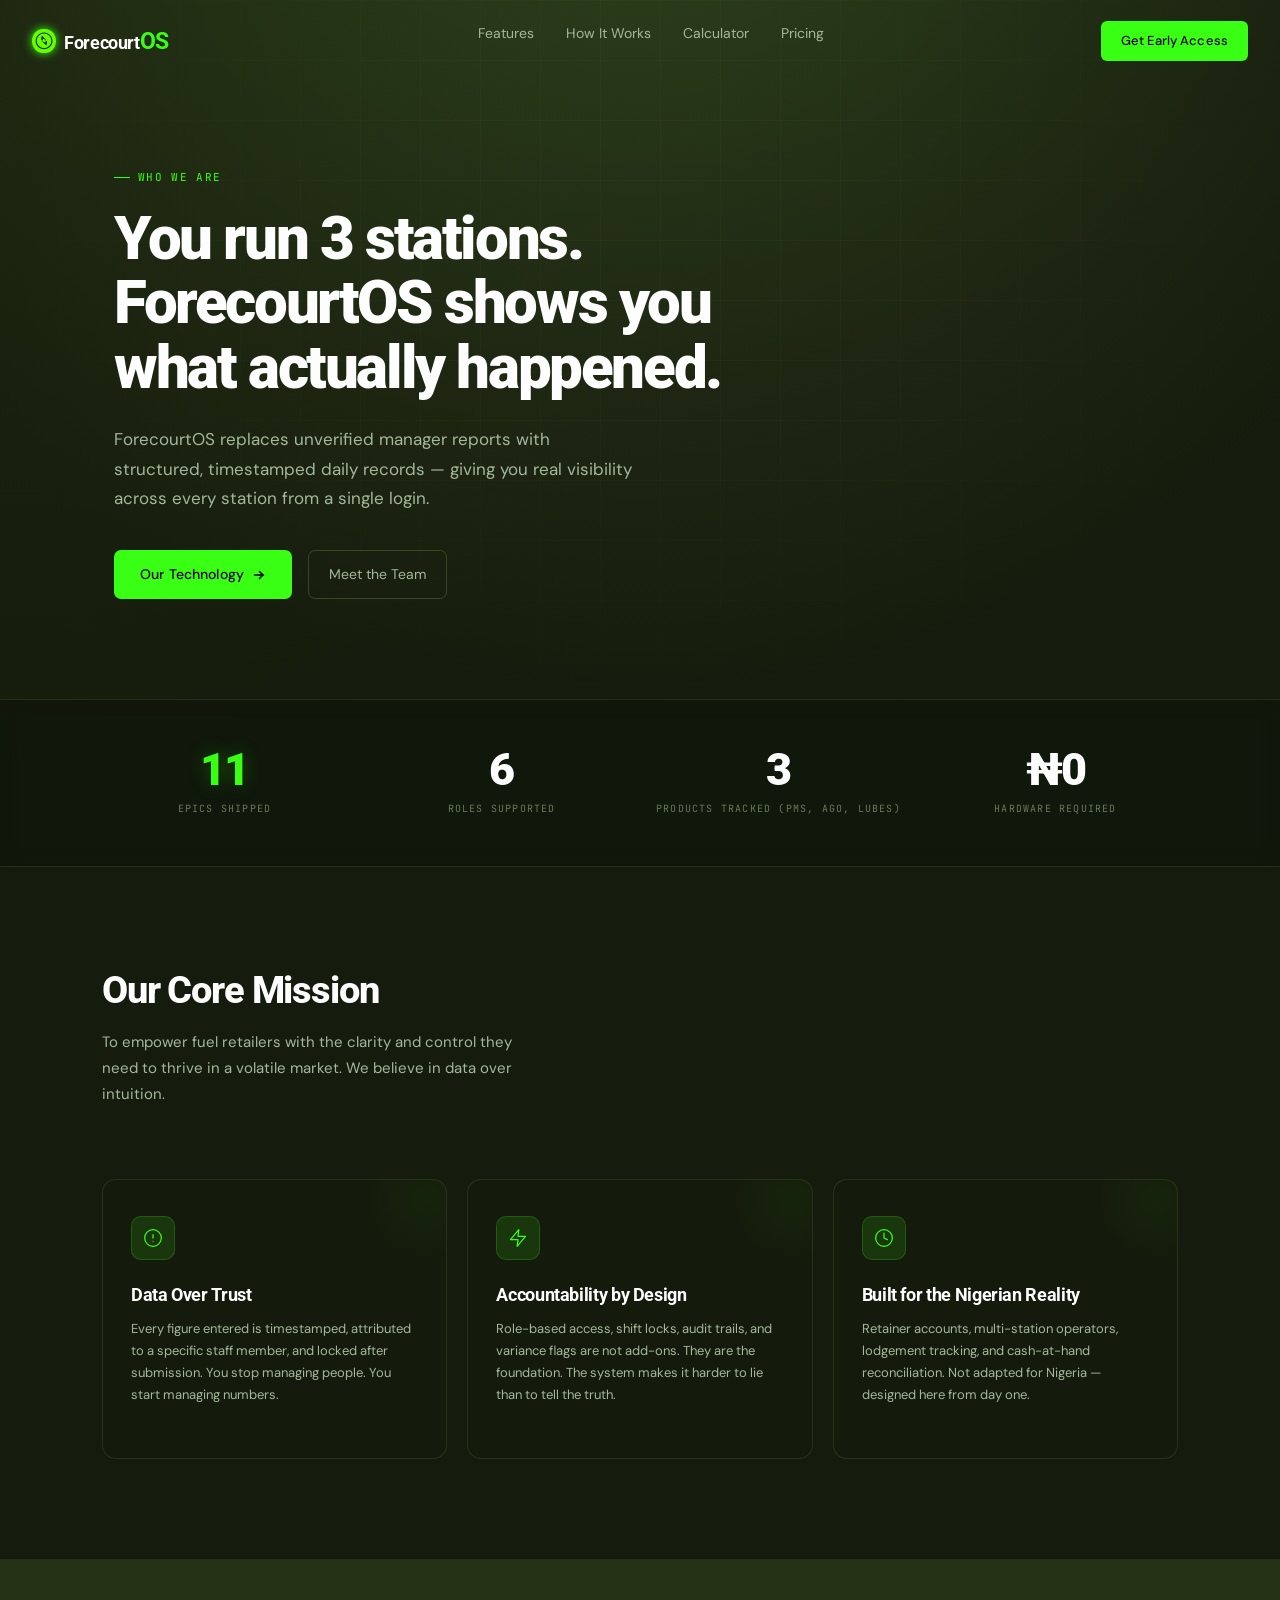
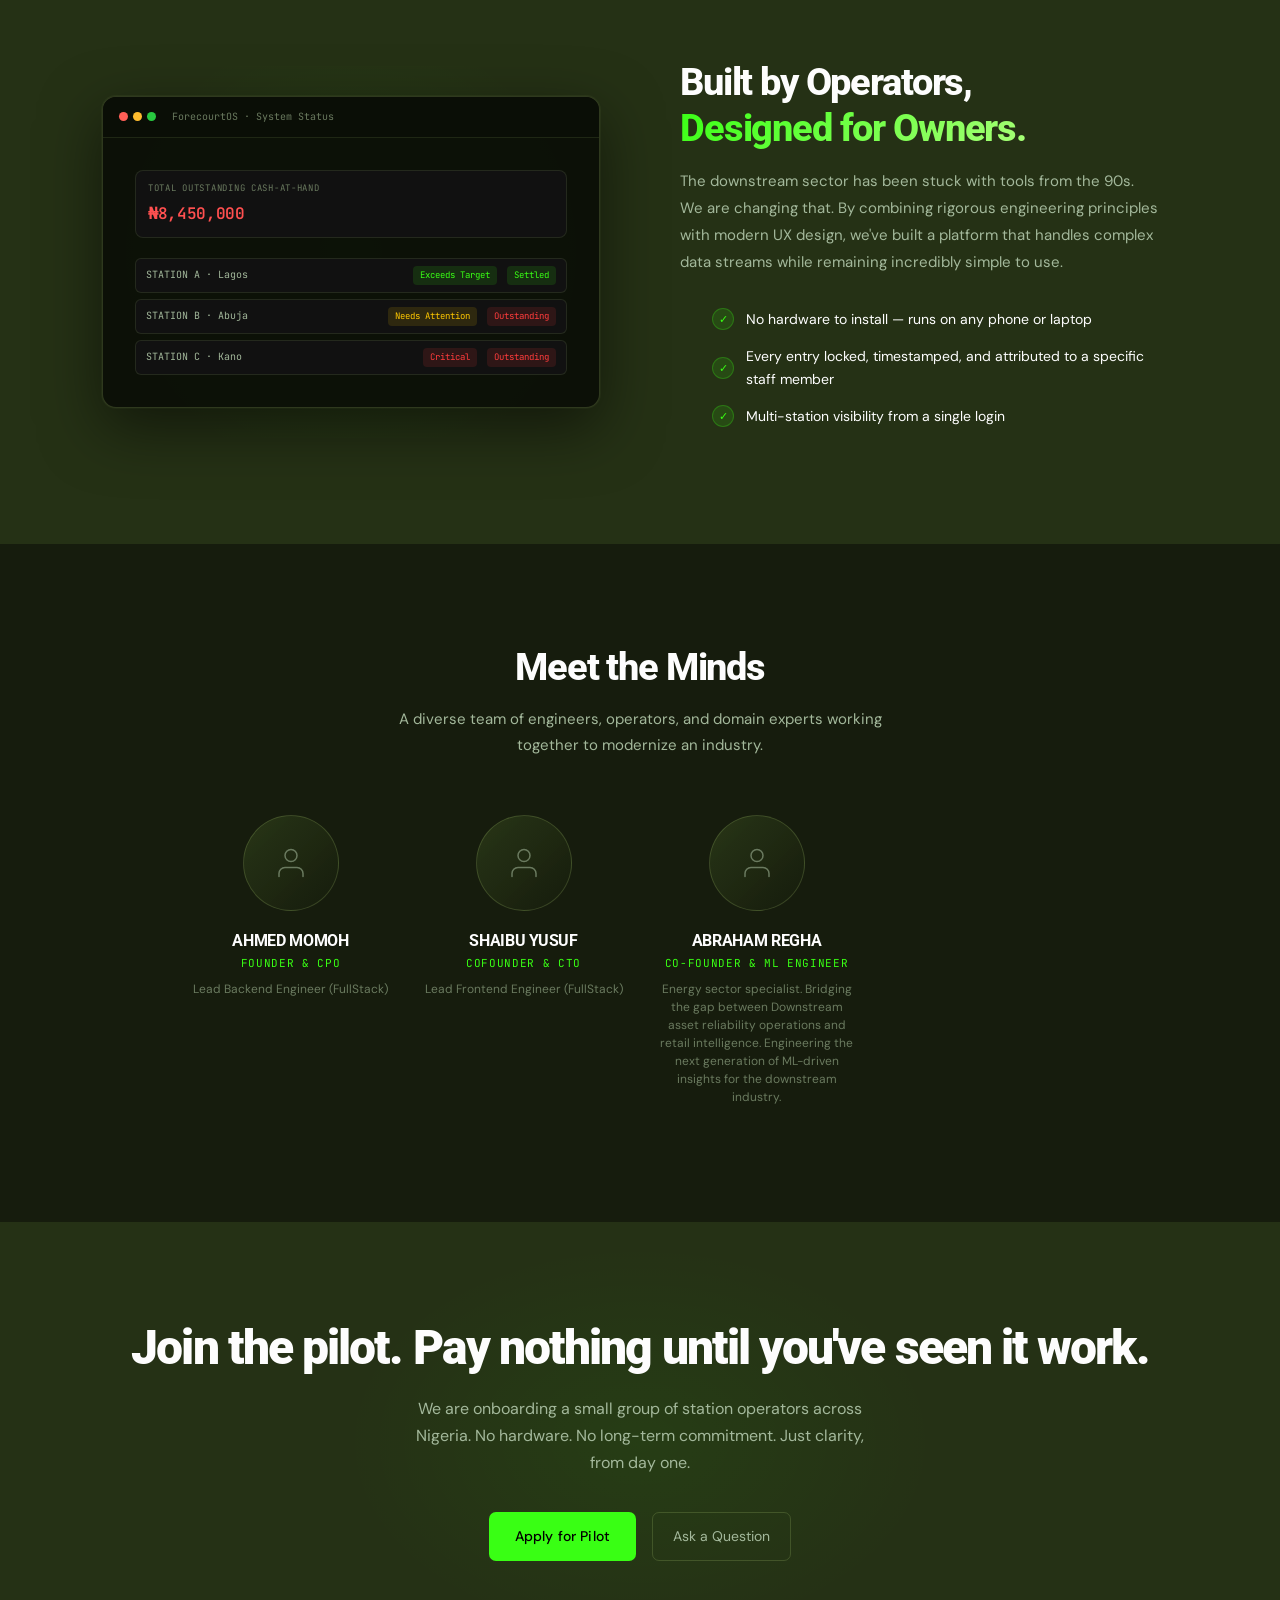
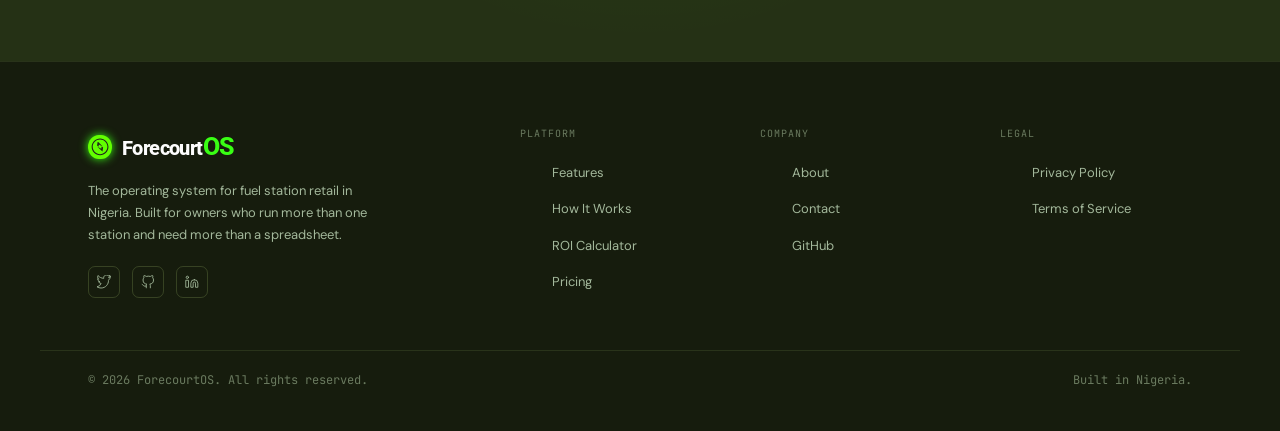
==== about.html @ e27e22c7 "about page content update" ====
<!doctype html>
<html lang="en">
  <head>
    <meta charset="UTF-8" />
    <meta name="viewport" content="width=device-width, initial-scale=1.0" />
    <title>About ForecourtOS | The Team Behind the Platform</title>
    <meta
      name="title"
      content="About ForecourtOS | The Team Behind the Platform"
    />
    <meta
      name="description"
      content="ForecourtOS is reimagining downstream fuel operations in Nigeria. Meet the team, understand our mission, and learn why we're building the operating system for station owners."
    />
    <!-- SEO tags -->
    <meta
      name="keywords"
      content="about ForecourtOS, fuel station technology Nigeria, downstream operations, forecourt management team, fuel retail innovation"
    />
    <!-- Facebook -->
    <meta property="og:type" content="website" />
    <meta property="og:url" content="https://forecourtos.com/about" />
    <meta
      property="og:title"
      content="About ForecourtOS: Reimagining Downstream Operations"
    />
    <meta
      property="og:description"
      content="Meet the team building the operating system for fuel station owners in Nigeria."
    />
    <meta
      property="og:image"
      content="https://forecourtos.com/assets/og-preview-mark-ii.png"
    />

    <!-- Twitter -->
    <meta property="twitter:card" content="summary_large_image" />
    <meta property="twitter:url" content="https://forecourtos.com/about" />
    <meta
      property="twitter:title"
      content="About ForecourtOS: Reimagining Downstream Operations"
    />
    <meta
      property="twitter:description"
      content="Meet the team building the operating system for fuel station owners in Nigeria."
    />
    <meta
      property="twitter:image"
      content="https://forecourtos.com/assets/og-preview-mark-ii.png"
    />

    <!-- Favicon & Identity -->
    <link
      rel="icon"
      type="image/svg+xml"
      href="./assets/FORECOURTOS-ICON.svg"
    />
    <link rel="apple-touch-icon" href="./assets/FORECOURTOS-ICON.svg" />
    <link rel="manifest" href="/site.webmanifest" />
    <meta name="theme-color" content="#39FF14" />

    <!-- Resource Hints -->
    <link rel="dns-prefetch" href="https://fonts.googleapis.com" />
    <link rel="dns-prefetch" href="https://fonts.gstatic.com" />
    <link rel="dns-prefetch" href="https://cdn.jsdelivr.net" />
    <link rel="dns-prefetch" href="https://code.jquery.com" />

    <link rel="preconnect" href="https://fonts.googleapis.com" />
    <link rel="preconnect" href="https://fonts.gstatic.com" crossorigin />
    <link rel="preconnect" href="https://cdn.jsdelivr.net" crossorigin />
    <link rel="preconnect" href="https://code.jquery.com" crossorigin />

    <!-- Fonts -->
    <link
      href="https://fonts.googleapis.com/css2?family=Roboto:wght@400;500;700;900&family=DM+Sans:ital,wght@0,300;0,400;0,500;1,300&family=JetBrains+Mono:wght@400;600&display=swap"
      rel="stylesheet"
    />

    <!-- Bootstrap 5 -->
    <link
      href="https://cdn.jsdelivr.net/npm/bootstrap@5.3.0/dist/css/bootstrap.min.css"
      rel="stylesheet"
    />

    <link rel="stylesheet" href="css/styles.css" />
    <link rel="stylesheet" href="css/about.css" />
  </head>
  <body>
    <!-- ═══════════════════════════════════════════════
     MOBILE MENU
═══════════════════════════════════════════════ -->
    <div class="mobile-menu" id="mobile-menu">
      <a href="index.html#features" class="mobile-link">Features</a>
      <a href="index.html#how-it-works" class="mobile-link">How It Works</a>
      <a href="index.html#calculator" class="mobile-link">Calculator</a>
      <a href="index.html#pricing" class="mobile-link">Pricing</a>
      <a href="index.html#waitlist" class="mobile-link text-accent"
        >Join Waitlist</a
      >
    </div>

    <!-- ═══════════════════════════════════════════════
     NAVBAR
═══════════════════════════════════════════════ -->
    <nav id="main-nav">
      <div class="nav-inner">
        <a href="index.html" class="nav-logo" style="text-decoration: none">
          <img
            src="./assets/FORECOURTOS-ICON.svg"
            alt="brand logo"
            class="nav-logo-icon"
          />
          <span>Forecourt<span class="logo-os-accent">OS</span></span>
        </a>
        <ul class="nav-links">
          <li><a href="index.html#features">Features</a></li>
          <li><a href="index.html#how-it-works">How It Works</a></li>
          <li><a href="index.html#calculator">Calculator</a></li>
          <li><a href="index.html#pricing">Pricing</a></li>
        </ul>
        <a
          href="index.html#waitlist"
          class="nav-cta"
          style="text-decoration: none"
          >Get Early Access</a
        >
        <button class="hamburger" id="hamburger" aria-label="Menu">
          <span></span><span></span><span></span>
        </button>
      </div>
    </nav>

    <!-- ═══════════════════════════════════════════════
     ABOUT HERO
═══════════════════════════════════════════════ -->
    <section id="about-hero">
      <div class="about-hero-bg">
        <div class="about-hero-radial"></div>
        <div class="about-hero-grid"></div>
      </div>
      <div class="about-hero-inner">
        <div class="section-label fade-up">Who We Are</div>
        <h1 class="about-hero-h1 fade-up">
          You run 3 stations.
ForecourtOS shows you what actually happened.
        </h1>
        <p class="about-hero-sub fade-up delay-1">
          ForecourtOS replaces unverified manager reports with structured, timestamped daily records — giving you real visibility across every station from a single login.
        </p>
        <div class="about-hero-actions fade-up delay-2">
          <a href="index.html#features" class="btn-primary">
            Our Technology
            <svg width="14" height="14" viewBox="0 0 14 14" fill="none">
              <path
                d="M2.5 7h9M7.5 3.5L11 7l-3.5 3.5"
                stroke="currentColor"
                stroke-width="1.5"
                stroke-linecap="round"
                stroke-linejoin="round"
              />
            </svg>
          </a>
          <a href="#team" class="btn-ghost">Meet the Team</a>
        </div>
      </div>
    </section>

    <!-- ═══════════════════════════════════════════════
     STATS BAR
═══════════════════════════════════════════════ -->
    <section class="about-stats">
      <div class="container container-wide">
        <div class="stats-grid fade-up">
          <div class="stat-item">
            <div class="stat-value neon">11</div>
            <div class="stat-label">Epics Shipped</div>
          </div>
          <div class="stat-item">
            <div class="stat-value">6</div>
            <div class="stat-label">Roles Supported</div>
          </div>
          <div class="stat-item">
            <div class="stat-value">3</div>
            <div class="stat-label">Products Tracked (PMS, AGO, Lubes)</div>
          </div>
          <div class="stat-item">
            <div class="stat-value">₦0</div>
            <div class="stat-label">Hardware Required</div>
          </div>
        </div>
      </div>
    </section>

    <!-- ═══════════════════════════════════════════════
     CORE MISSION
═══════════════════════════════════════════════ -->
    <section id="mission" class="section-pad">
      <div class="container container-wide">
        <div class="mission-header fade-up">
          <div>
            <h2 class="section-h2">Our Core Mission</h2>
            <p class="mission-intro">
              To empower fuel retailers with the clarity and control they need
              to thrive in a volatile market. We believe in data over intuition.
            </p>
          </div>

        </div>
        <div class="values-grid">
          <div class="value-card fade-up">
            <div class="value-icon">
              <svg
                viewBox="0 0 24 24"
                fill="none"
                stroke="currentColor"
                stroke-width="1.5"
                stroke-linecap="round"
                stroke-linejoin="round"
              >
                <circle cx="12" cy="12" r="10" />
                <line x1="12" y1="8" x2="12" y2="12" />
                <line x1="12" y1="16" x2="12.01" y2="16" />
              </svg>
            </div>
            <h3 class="value-title">Data Over Trust</h3>
            <p class="value-desc">
              Every figure entered is timestamped, attributed to a specific staff member, and locked after submission. You stop managing people. You start managing numbers.
            </p>
          </div>
          <div class="value-card fade-up delay-1">
            <div class="value-icon">
              <svg
                viewBox="0 0 24 24"
                fill="none"
                stroke="currentColor"
                stroke-width="1.5"
                stroke-linecap="round"
                stroke-linejoin="round"
              >
                <polygon points="13 2 3 14 12 14 11 22 21 10 12 10 13 2" />
              </svg>
            </div>
            <h3 class="value-title">Accountability by Design</h3>
            <p class="value-desc">
              Role-based access, shift locks, audit trails, and variance flags are not add-ons. They are the foundation. The system makes it harder to lie than to tell the truth.
            </p>
          </div>
          <div class="value-card fade-up delay-2">
            <div class="value-icon">
              <svg
                viewBox="0 0 24 24"
                fill="none"
                stroke="currentColor"
                stroke-width="1.5"
                stroke-linecap="round"
                stroke-linejoin="round"
              >
                <circle cx="12" cy="12" r="10" />
                <path d="M12 6v6l4 2" />
              </svg>
            </div>
            <h3 class="value-title">Built for the Nigerian Reality</h3>
            <p class="value-desc">
              Retainer accounts, multi-station operators, lodgement tracking, and cash-at-hand reconciliation. Not adapted for Nigeria — designed here from day one.
            </p>
          </div>
        </div>
      </div>
    </section>

    <!-- ═══════════════════════════════════════════════
     BUILT BY OPERATORS
═══════════════════════════════════════════════ -->
    <section id="built-for" class="section-pad bg-surface">
      <div class="container container-wide">
        <div class="built-grid">
          <div class="built-visual fade-up">
            <div class="built-mockup-glow"></div>
            <div class="built-mockup">
              <div class="db-titlebar">
                <div class="db-dots">
                  <div class="db-dot db-dot-r"></div>
                  <div class="db-dot db-dot-y"></div>
                  <div class="db-dot db-dot-g"></div>
                </div>
                <span class="db-title">ForecourtOS · System Status</span>
              </div>
              <div class="built-mockup-body">
                <div class="db-metric" style="margin-bottom: 20px;">
                  <div class="db-metric-label">Total Outstanding Cash-at-Hand</div>
                  <div class="db-metric-value text-error">₦8,450,000</div>
                </div>
                <div class="db-stations">
                  <div class="db-station-row">
                    <span class="db-station-name">STATION A · Lagos</span>
                    <span class="db-station-badge badge-green">Exceeds Target</span>
                    <span class="db-station-badge badge-green">Settled</span>
                  </div>
                  <div class="db-station-row">
                    <span class="db-station-name">STATION B · Abuja</span>
                    <span class="db-station-badge badge-yellow">Needs Attention</span>
                    <span class="db-station-badge badge-red">Outstanding</span>
                  </div>
                  <div class="db-station-row">
                    <span class="db-station-name">STATION C · Kano</span>
                    <span class="db-station-badge badge-red">Critical</span>
                    <span class="db-station-badge badge-red">Outstanding</span>
                  </div>
                </div>
              </div>
            </div>
          </div>
          <div class="built-copy fade-up delay-1">
            <h2 class="section-h2">
              Built by Operators,<br />
              <span class="text-gradient">Designed for Owners.</span>
            </h2>
            <p class="built-desc">
              The downstream sector has been stuck with tools from the 90s. We
              are changing that. By combining rigorous engineering principles
              with modern UX design, we've built a platform that handles complex
              data streams while remaining incredibly simple to use.
            </p>
            <ul class="built-checks">
              <li>
                <span class="built-check-icon">✓</span>
                No hardware to install — runs on any phone or laptop
              </li>
              <li>
                <span class="built-check-icon">✓</span>
                Every entry locked, timestamped, and attributed to a specific staff member
              </li>
              <li>
                <span class="built-check-icon">✓</span>
                Multi-station visibility from a single login
              </li>
            </ul>
          </div>
        </div>
      </div>
    </section>

    <!-- ═══════════════════════════════════════════════
     TEAM
═══════════════════════════════════════════════ -->
    <section id="team" class="section-pad">
      <div class="container container-wide text-center">
        <h2 class="section-h2 fade-up">Meet the Minds</h2>
        <p
          class="section-intro centered fade-up delay-1"
          style="margin-bottom: 56px"
        >
          A diverse team of engineers, operators, and domain experts working
          together to modernize an industry.
        </p>
        <div class="team-grid">
          <div class="team-member fade-up">
            <div class="team-avatar">
              <div class="team-avatar-placeholder">
                <svg
                  viewBox="0 0 24 24"
                  fill="none"
                  stroke="currentColor"
                  stroke-width="1"
                  stroke-linecap="round"
                  stroke-linejoin="round"
                >
                  <path d="M20 21v-2a4 4 0 0 0-4-4H8a4 4 0 0 0-4 4v2" />
                  <circle cx="12" cy="7" r="4" />
                </svg>
              </div>
            </div>
            <h4 class="team-name">AHMED MOMOH</h4>
            <div class="team-role">Founder & CPO</div>
            <p class="team-bio">
              Lead Backend Engineer (FullStack)
            </p>
          </div>
          <div class="team-member fade-up delay-1">
            <div class="team-avatar">
              <div class="team-avatar-placeholder">
                <svg
                  viewBox="0 0 24 24"
                  fill="none"
                  stroke="currentColor"
                  stroke-width="1"
                  stroke-linecap="round"
                  stroke-linejoin="round"
                >
                  <path d="M20 21v-2a4 4 0 0 0-4-4H8a4 4 0 0 0-4 4v2" />
                  <circle cx="12" cy="7" r="4" />
                </svg>
              </div>
            </div>
            <h4 class="team-name">SHAIBU YUSUF</h4>
            <div class="team-role">COFOUNDER & CTO</div>
            <p class="team-bio">
              Lead Frontend Engineer (FullStack)
            </p>
          </div>
          <div class="team-member fade-up delay-2">
            <div class="team-avatar">
              <div class="team-avatar-placeholder">
                <svg
                  viewBox="0 0 24 24"
                  fill="none"
                  stroke="currentColor"
                  stroke-width="1"
                  stroke-linecap="round"
                  stroke-linejoin="round"
                >
                  <path d="M20 21v-2a4 4 0 0 0-4-4H8a4 4 0 0 0-4 4v2" />
                  <circle cx="12" cy="7" r="4" />
                </svg>
              </div>
            </div>
            <h4 class="team-name">ABRAHAM REGHA</h4>
            <div class="team-role">CO-FOUNDER & ML ENGINEER</div>
            <p class="team-bio">Energy sector specialist. Bridging the gap between Downstream asset reliability operations and retail intelligence. Engineering the next generation of ML-driven insights for the downstream industry.</p>
          </div>

        </div>
      </div>
    </section>

    <!-- ═══════════════════════════════════════════════
     CTA
═══════════════════════════════════════════════ -->
    <section id="about-cta" class="section-pad bg-surface">
      <div class="container text-center">
        <div class="about-cta-glow"></div>
        <h2 class="about-cta-h2 fade-up">
          Join the pilot. Pay nothing until you've seen it work.
        </h2>
        <p class="about-cta-sub fade-up delay-1">
          We are onboarding a small group of station operators across Nigeria. No hardware. No long-term commitment. Just clarity, from day one.
        </p>
        <div class="about-cta-actions fade-up delay-2">
          <a href="index.html#waitlist" class="btn-primary">
            Apply for Pilot
          </a>
          <a href="mailto:forecourtos@gmail.com" class="btn-ghost"> Ask a Question </a>
        </div>
      </div>
    </section>

    <!-- ═══════════════════════════════════════════════
     FOOTER
═══════════════════════════════════════════════ -->
    <footer>
      <div class="footer-inner">
        <div>
          <div class="footer-brand-name">
            <img
              src="./assets/FORECOURTOS-ICON.svg"
              alt="brand logo"
              srcset=""
              class="nav-logo-icon"
            />
            <span>Forecourt<span class="logo-os-accent">OS</span></span>
          </div>
          <p class="footer-brand-desc">
            The operating system for fuel station retail in Nigeria. Built for
            owners who run more than one station and need more than a
            spreadsheet.
          </p>
          <div class="footer-socials">
            <a href="#" class="footer-social" aria-label="Twitter">
              <svg
                width="14"
                height="14"
                viewBox="0 0 24 24"
                fill="none"
                stroke="currentColor"
                stroke-width="1.5"
                stroke-linecap="round"
                stroke-linejoin="round"
              >
                <path
                  d="M23 3a10.9 10.9 0 0 1-3.14 1.53A4.48 4.48 0 0 0 22.07.36a9 9 0 0 1-2.88 1.1A4.52 4.52 0 0 0 16.11 0C13.51 0 11.4 2.11 11.4 4.71c0 .37.04.72.11 1.06C7.55 5.59 4.08 3.7 1.64 0.85a4.73 4.73 0 0 0-.61 2.37c0 1.63.83 3.07 2.1 3.91a4.49 4.49 0 0 1-2.05-.57v.06c0 2.28 1.62 4.18 3.77 4.61a4.54 4.54 0 0 1-2.04.08 4.52 4.52 0 0 0 4.22 3.14A9.06 9.06 0 0 1 0 20.29a12.78 12.78 0 0 0 6.92 2.03c8.3 0 12.84-6.88 12.84-12.85 0-.19 0-.38-.01-.57A9.18 9.18 0 0 0 23 3z"
                />
              </svg>
            </a>
            <a
              href="https://github.com/ForecourtOS"
              class="footer-social"
              aria-label="GitHub"
            >
              <svg
                width="14"
                height="14"
                viewBox="0 0 24 24"
                fill="none"
                stroke="currentColor"
                stroke-width="1.5"
                stroke-linecap="round"
                stroke-linejoin="round"
              >
                <path
                  d="M9 19c-5 1.5-5-2.5-7-3m14 6v-3.87a3.37 3.37 0 0 0-.94-2.61c3.14-.35 6.44-1.54 6.44-7A5.44 5.44 0 0 0 20 4.77 5.07 5.07 0 0 0 19.91 1S18.73.65 16 2.48a13.38 13.38 0 0 0-7 0C6.27.65 5.09 1 5.09 1A5.07 5.07 0 0 0 5 4.77a5.44 5.44 0 0 0-1.5 3.78c0 5.42 3.3 6.61 6.44 7A3.37 3.37 0 0 0 9 18.13V22"
                />
              </svg>
            </a>
            <a href="#" class="footer-social" aria-label="LinkedIn">
              <svg
                width="14"
                height="14"
                viewBox="0 0 24 24"
                fill="none"
                stroke="currentColor"
                stroke-width="1.5"
                stroke-linecap="round"
                stroke-linejoin="round"
              >
                <path
                  d="M16 8a6 6 0 0 1 6 6v7h-4v-7a2 2 0 0 0-2-2 2 2 0 0 0-2 2v7h-4v-7a6 6 0 0 1 6-6z"
                />
                <rect x="2" y="9" width="4" height="12" />
                <circle cx="4" cy="4" r="2" />
              </svg>
            </a>
          </div>
        </div>
        <div>
          <div class="footer-col-title">Platform</div>
          <ul class="footer-links">
            <li><a href="index.html#features">Features</a></li>
            <li><a href="index.html#how-it-works">How It Works</a></li>
            <li><a href="index.html#calculator">ROI Calculator</a></li>
            <li><a href="index.html#pricing">Pricing</a></li>
          </ul>
        </div>
        <div>
          <div class="footer-col-title">Company</div>
          <ul class="footer-links">
            <li><a href="about.html" class="text-accent">About</a></li>
            <li><a href="#">Contact</a></li>
            <li><a href="https://github.com/ForecourtOS">GitHub</a></li>
          </ul>
        </div>
        <div>
          <div class="footer-col-title">Legal</div>
          <ul class="footer-links">
            <li><a href="#">Privacy Policy</a></li>
            <li><a href="#">Terms of Service</a></li>
          </ul>
        </div>
      </div>
      <div class="footer-bottom">
        <span class="footer-copy"
          >© 2026 ForecourtOS. All rights reserved.</span
        >
        <span class="footer-made">Built in Nigeria.</span>
      </div>
    </footer>

    <!-- ═══════════════════════════════════════════════
     SCRIPTS
═══════════════════════════════════════════════ -->
    <script src="https://code.jquery.com/jquery-3.7.1.min.js" defer></script>
    <script
      src="https://cdn.jsdelivr.net/npm/bootstrap@5.3.0/dist/js/bootstrap.bundle.min.js"
      defer
    ></script>
    <script src="js/about.js" defer></script>
  </body>
</html>
---- css/styles.css ----
/* ─── TOKENS ─────────────────────────────────────────── */
:root {
  --bg: #161c0d; /* Deep Metallic Olive Base */
  --surface: rgba(45, 60, 25, 0.65); /* Glossy Surface */
  --surface-2: #111; /* Locked*/
  --border: rgba(150, 180, 100, 0.15); /* Metallic Highlight */
  --border-m: rgba(150, 180, 100, 0.25);
  --neon: #39ff14;
  --neon-dim: rgba(57, 255, 20, 0.12);
  --neon-glow: rgba(57, 255, 20, 0.4);
  --text: #fdfdfd;
  --muted: #a3b89b; /* Readable Grey-Green */
  --muted-2: #6a7a5f;
  --font-display: "Roboto", sans-serif;
  --font-body: "DM Sans", sans-serif;
  --font-mono: "JetBrains Mono", monospace;
}

/* ─── RESET ───────────────────────────────────────────── */
*,
*::before,
*::after {
  box-sizing: border-box;
  margin: 0;
  padding: 0;
}
html {
  scroll-behavior: smooth;
}
body {
  background:
    radial-gradient(circle at 50% -20%, #2d381c 0%, transparent 70%),
    /* Center Gloss */
    radial-gradient(circle at 0% 0%, #1a230d 0%, transparent 50%),
    /* Side Sheen */ var(--bg); /* Deep Base */
  background-attachment: fixed;
  color: var(--text);
  font-family: var(--font-body);
  font-size: 16px;
  line-height: 1.65;
  -webkit-font-smoothing: antialiased;
  overflow-x: hidden;
}
a {
  color: inherit;
  text-decoration: none;
}
img {
  display: block;
  max-width: 100%;
}

/* ─── TYPOGRAPHY ──────────────────────────────────────── */
.font-display {
  font-family: var(--font-display);
}
.font-mono {
  font-family: var(--font-mono);
}
.text-neon {
  color: var(--neon);
}
.text-muted-c {
  color: var(--muted);
}

.text-gradient {
  background: linear-gradient(135deg, var(--neon) 0%, #a8ff78 100%);
  -webkit-background-clip: text;
  -webkit-text-fill-color: transparent;
  background-clip: text;
}

/* ─── LAYOUT ──────────────────────────────────────────── */
.section-pad {
  padding: 100px 0;
}
.section-pad-sm {
  padding: 72px 0;
}
.container-tight {
  max-width: 760px;
  margin: 0 auto;
  padding: 0 24px;
}

.section-label {
  display: inline-flex;
  align-items: center;
  gap: 8px;
  font-family: var(--font-mono);
  font-size: 11px;
  letter-spacing: 0.12em;
  text-transform: uppercase;
  color: var(--neon);
  margin-bottom: 20px;
}
.section-label::before {
  content: "";
  display: block;
  width: 16px;
  height: 1px;
  background: var(--neon);
}

/* ─── NAVBAR ──────────────────────────────────────────── */
#main-nav {
  position: fixed;
  top: 0;
  left: 0;
  right: 0;
  z-index: 1000;
  padding: 20px 0;
  transition:
    padding 0.3s ease,
    background 0.3s ease,
    border-color 0.3s ease;
  border-bottom: 1px solid transparent;
}
#main-nav.scrolled {
  padding: 14px 0;
  background: rgba(0, 0, 0, 0.88);
  backdrop-filter: blur(14px);
  -webkit-backdrop-filter: blur(14px);
  border-bottom-color: var(--border);
}
.nav-inner {
  display: flex;
  align-items: center;
  justify-content: space-between;
  padding: 0 32px;
}
.nav-logo {
  font-family: var(--font-display);
  font-weight: 700;
  font-size: 18px;
  letter-spacing: -0.02em;
  display: flex;
  align-items: center;
  gap: 8px;
}
.nav-logo-icon {
  width: 24px;
  height: 24px;
  filter: drop-shadow(0 0 5px var(--neon));
  animation: pulse-icon 2.4s ease-in-out infinite;
}
@keyframes pulse-icon {
  0%,
  100% {
    opacity: 1;
    transform: scale(1);
  }
  50% {
    opacity: 0.75;
    transform: scale(0.92);
  }
}
.nav-links {
  display: flex;
  align-items: center;
  gap: 32px;
  list-style: none;
}
.nav-links a {
  font-size: 14px;
  color: var(--muted);
  transition: color 0.2s;
}
.nav-links a:hover {
  color: var(--text);
}
.nav-cta {
  font-family: var(--font-body);
  font-size: 13px;
  font-weight: 500;
  background: var(--neon);
  color: #000;
  border: none;
  padding: 9px 20px;
  border-radius: 6px;
  cursor: pointer;
  transition:
    opacity 0.2s,
    transform 0.15s;
  letter-spacing: 0.01em;
}
.nav-cta:hover {
  opacity: 0.88;
  transform: translateY(-1px);
}

.hamburger {
  display: none;
  flex-direction: column;
  gap: 5px;
  cursor: pointer;
  padding: 6px;
  background: none;
  border: none;
}
.hamburger span {
  display: block;
  width: 22px;
  height: 1.5px;
  background: var(--text);
  transition: all 0.25s;
}
.hamburger.open span:nth-child(1) {
  transform: rotate(45deg) translate(4.7px, 4.7px);
}
.hamburger.open span:nth-child(2) {
  opacity: 0;
}
.hamburger.open span:nth-child(3) {
  transform: rotate(-45deg) translate(4.7px, -4.7px);
}

.mobile-menu {
  display: none;
  position: fixed;
  top: 0;
  left: 0;
  right: 0;
  bottom: 0;
  background: rgba(0, 0, 0, 0.97);
  z-index: 999;
  flex-direction: column;
  align-items: center;
  justify-content: center;
  gap: 36px;
}
.mobile-menu.open {
  display: flex;
}
.mobile-menu a {
  font-family: var(--font-display);
  font-size: 28px;
  font-weight: 700;
  color: var(--text);
  transition: color 0.2s;
}
.mobile-menu a:hover {
  color: var(--neon);
}

/* ─── HERO ────────────────────────────────────────────── */
#hero {
  padding: 160px 0 60px; /* Reduced bottom padding */
  position: relative;
  overflow: visible; /* Changed from hidden to allow overlap */
}
.hero-bg {
  position: absolute;
  inset: 0;
  pointer-events: none;
}
.hero-radial {
  position: absolute;
  top: -10%;
  right: -5%;
  width: 60vw;
  height: 60vw;
  max-width: 800px;
  max-height: 800px;
  background: radial-gradient(
    ellipse,
    rgba(57, 255, 20, 0.06) 0%,
    transparent 65%
  );
}
.hero-grid {
  position: absolute;
  inset: 0;
  background-image:
    linear-gradient(var(--border) 1px, transparent 1px),
    linear-gradient(90deg, var(--border) 1px, transparent 1px);
  background-size: 60px 60px;
  mask-image: radial-gradient(
    ellipse 80% 60% at 70% 30%,
    black 0%,
    transparent 70%
  );
  -webkit-mask-image: radial-gradient(
    ellipse 80% 60% at 70% 30%,
    black 0%,
    transparent 70%
  );
}

.hero-inner {
  display: grid;
  grid-template-columns: 1fr 1fr;
  gap: 60px;
  align-items: center;
  padding: 0 48px;
  max-width: 1200px;
  margin: 0 auto;
}

.hero-eyebrow {
  display: inline-flex;
  align-items: center;
  gap: 8px;
  border: 1px solid var(--border-m);
  border-radius: 100px;
  padding: 5px 14px 5px 8px;
  font-size: 12px;
  color: var(--muted);
  margin-bottom: 28px;
  letter-spacing: 0.02em;
}
.hero-eyebrow .pip {
  width: 6px;
  height: 6px;
  border-radius: 50%;
  background: var(--neon);
  box-shadow: 0 0 6px var(--neon);
}

.hero-h1 {
  font-family: var(--font-display);
  font-weight: 800;
  font-size: clamp(40px, 4.5vw, 62px);
  line-height: 1.04;
  letter-spacing: -0.03em;
  margin-bottom: 24px;
}

.hero-sub {
  font-size: 17px;
  color: var(--muted);
  line-height: 1.7;
  max-width: 480px;
  margin-bottom: 40px;
  font-weight: 300;
}

.hero-actions {
  display: flex;
  align-items: center;
  gap: 16px;
  flex-wrap: wrap;
  margin-bottom: 44px;
}

.btn-primary {
  display: inline-flex;
  align-items: center;
  gap: 8px;
  background: var(--neon);
  color: #000;
  font-family: var(--font-body);
  font-weight: 500;
  font-size: 14px;
  padding: 13px 26px;
  border-radius: 7px;
  border: none;
  cursor: pointer;
  transition:
    opacity 0.2s,
    transform 0.15s,
    box-shadow 0.2s;
  letter-spacing: 0.01em;
}
.btn-primary:hover {
  opacity: 0.9;
  transform: translateY(-1px);
  box-shadow: 0 8px 32px rgba(57, 255, 20, 0.25);
  color: #000;
}

.btn-ghost {
  display: inline-flex;
  align-items: center;
  gap: 8px;
  background: transparent;
  color: var(--muted);
  font-size: 14px;
  padding: 12px 20px;
  border-radius: 7px;
  border: 1px solid var(--border-m);
  cursor: pointer;
  transition:
    border-color 0.2s,
    color 0.2s;
}
.btn-ghost:hover {
  border-color: rgba(255, 255, 255, 0.25);
  color: var(--text);
}

.hero-trust {
  display: flex;
  align-items: center;
  gap: 12px;
  font-size: 12px;
  color: var(--muted-2);
}
.hero-trust-item {
  display: flex;
  align-items: center;
  gap: 5px;
}
.hero-trust-dot {
  width: 3px;
  height: 3px;
  border-radius: 50%;
  background: var(--muted-2);
}

/* ─── DASHBOARD MOCKUP ────────────────────────────────── */
.mockup-wrap {
  position: relative;
  margin-bottom: -120px; /* Overlap into the next section */
  z-index: 20;
}
.mockup-glow {
  position: absolute;
  inset: -20px;
  background: radial-gradient(
    ellipse at 50% 50%,
    rgba(57, 255, 20, 0.08) 0%,
    transparent 70%
  );
  pointer-events: none;
}
.dashboard {
  background: rgba(14, 20, 10, 0.95);
  border: 1px solid var(--border-m);
  border-radius: 14px;
  overflow: hidden;
  position: relative;
  box-shadow:
    0 0 0 1px rgba(57, 255, 20, 0.06),
    0 40px 80px rgba(0, 0, 0, 0.7);
  animation: float 6s ease-in-out infinite;
  backdrop-filter: blur(14px);
  -webkit-backdrop-filter: blur(14px);
}
@keyframes float {
  0%,
  100% {
    transform: translateY(0);
  }
  50% {
    transform: translateY(-8px);
  }
}
.db-titlebar {
  display: flex;
  align-items: center;
  gap: 10px;
  padding: 12px 16px;
  border-bottom: 1px solid var(--border);
  background: rgba(10, 14, 6, 0.9);
}
.db-dots {
  display: flex;
  gap: 5px;
}
.db-dot {
  width: 9px;
  height: 9px;
  border-radius: 50%;
}
.db-dot-r {
  background: #ff5f57;
}
.db-dot-y {
  background: #febc2e;
}
.db-dot-g {
  background: #28c840;
}
.db-title {
  font-family: var(--font-mono);
  font-size: 10px;
  color: var(--muted-2);
  margin-left: 6px;
}
.db-status-badge {
  margin-left: auto;
  display: flex;
  align-items: center;
  gap: 5px;
  font-family: var(--font-mono);
  font-size: 9px;
  color: var(--neon);
  background: rgba(57, 255, 20, 0.08);
  border: 1px solid rgba(57, 255, 20, 0.18);
  padding: 2px 8px;
  border-radius: 100px;
}
.db-status-badge::before {
  content: "";
  width: 5px;
  height: 5px;
  border-radius: 50%;
  background: var(--neon);
  animation: blink 1.8s ease-in-out infinite;
}
@keyframes blink {
  0%,
  100% {
    opacity: 1;
  }
  50% {
    opacity: 0.3;
  }
}

.db-body {
  padding: 16px;
}

.db-metrics {
  display: grid;
  grid-template-columns: 1fr 1fr 1fr;
  gap: 8px;
  margin-bottom: 14px;
}
.db-metric {
  background: #111; /* Surface-2 */
  border: 1px solid var(--border);
  border-radius: 8px;
  padding: 10px 12px;
}
.db-metric-label {
  font-family: var(--font-mono);
  font-size: 9px;
  color: var(--muted-2);
  text-transform: uppercase;
  letter-spacing: 0.08em;
  margin-bottom: 5px;
}
.db-metric-value {
  font-family: var(--font-mono);
  font-size: 16px;
  font-weight: 600;
  color: var(--text);
  letter-spacing: -0.02em;
}
.db-metric-value.neon {
  color: var(--neon);
}
.db-metric-delta {
  font-size: 9px;
  color: var(--neon);
  margin-top: 2px;
}

.db-chart-area {
  background: rgba(10, 14, 6, 0.8);
  border: 1px solid var(--border);
  border-radius: 8px;
  padding: 12px;
  margin-bottom: 10px;
}
.db-chart-header {
  display: flex;
  justify-content: space-between;
  align-items: center;
  margin-bottom: 10px;
}
.db-chart-title {
  font-family: var(--font-mono);
  font-size: 9px;
  color: var(--muted);
  text-transform: uppercase;
  letter-spacing: 0.08em;
}
.db-chart-tag {
  font-size: 9px;
  font-family: var(--font-mono);
  background: rgba(57, 255, 20, 0.1);
  color: var(--neon);
  padding: 2px 7px;
  border-radius: 4px;
}
.db-bars {
  display: flex;
  align-items: flex-end;
  gap: 4px;
  height: 56px;
}
.db-bar {
  flex: 1;
  background: rgba(57, 255, 20, 0.18);
  border-radius: 2px 2px 0 0;
  position: relative;
  transition: background 0.3s;
  animation: bar-grow 0.8s ease both;
}
.db-bar:hover {
  background: rgba(57, 255, 20, 0.32);
}
.db-bar.active {
  background: var(--neon);
  box-shadow: 0 0 12px rgba(57, 255, 20, 0.4);
}
@keyframes bar-grow {
  from {
    transform: scaleY(0);
    transform-origin: bottom;
  }
  to {
    transform: scaleY(1);
    transform-origin: bottom;
  }
}

.db-stations {
  display: flex;
  flex-direction: column;
  gap: 6px;
}
.db-station-row {
  display: flex;
  align-items: center;
  gap: 10px;
  padding: 7px 10px;
  background: #111;
  border: 1px solid var(--border);
  border-radius: 6px;
}
.db-station-name {
  font-family: var(--font-mono);
  font-size: 10px;
  color: var(--muted);
  flex: 1;
}
.db-station-bar-wrap {
  flex: 2;
  height: 3px;
  background: #222;
  border-radius: 2px;
  overflow: hidden;
}
.db-station-bar-fill {
  height: 100%;
  border-radius: 2px;
  animation: fill-bar 1s ease both;
}
@keyframes fill-bar {
  from {
    width: 0 !important;
  }
}
.db-station-badge {
  font-size: 9px;
  font-family: var(--font-mono);
  padding: 2px 7px;
  border-radius: 4px;
}
.badge-green {
  background: rgba(57, 255, 20, 0.12);
  color: var(--neon);
}
.badge-yellow {
  background: rgba(255, 200, 0, 0.12);
  color: #ffc800;
}
.badge-red {
  background: rgba(255, 60, 60, 0.12);
  color: #ff3c3c;
}

/* ─── LIVE OPERATIONS PULSE (ANIMATED TICKER) ────────── */
.pulse-bar {
  background: #060606;
  border-top: 1px solid var(--border);
  border-bottom: 1px solid var(--border);
  padding: 18px 0;
  position: relative;
  z-index: 10;
  overflow: hidden;
  display: flex;
  align-items: center;
}

.ticker-wrapper {
  width: 100%;
  overflow: hidden;
  white-space: nowrap;
}

.ticker-content {
  display: inline-flex;
  align-items: center;
  gap: 40px;
  animation: marquee 60s linear infinite;
  padding-left: 100%; /* Initial offset */
}

@keyframes marquee {
  0% {
    transform: translateX(0);
  }
  100% {
    transform: translateX(-50%);
  } /* Scrolls half-way since we double the content in JS */
}

.ticker-item {
  display: flex;
  align-items: center;
  gap: 12px;
  font-family: var(--font-mono);
  font-size: 11px;
  letter-spacing: 0.08em;
  text-transform: uppercase;
  color: var(--muted);
}

.ticker-item .val {
  color: var(--neon);
  font-weight: 600;
  text-shadow: 0 0 10px rgba(57, 255, 20, 0.25);
}

.ticker-item .up {
  color: var(--neon);
  font-size: 10px;
}
.ticker-item .dn {
  color: #ff5050;
  font-size: 10px;
  font-weight: 700;
}
.ticker-item .warning {
  color: #ffc800;
  font-weight: 700;
}
.ticker-item .stable {
  color: var(--muted);
  font-size: 10px;
}

.ticker-sep {
  color: var(--muted-2);
  opacity: 0.4;
  margin: 0 10px;
}

/* ─── FOUNDER QUOTE ───────────────────────────────────── */
.founder-quote {
  background: var(--bg);
  border-bottom: 1px solid var(--border);
}
.founder-blockquote {
  font-family: var(--font-display);
  font-size: clamp(22px, 3vw, 32px);
  font-weight: 700;
  line-height: 1.3;
  letter-spacing: -0.02em;
  color: var(--text);
  margin-bottom: 32px;
  position: relative;
}
.founder-blockquote::before {
  content: '"';
  position: absolute;
  top: -20px;
  left: -20px;
  font-size: 60px;
  color: var(--neon-dim);
  opacity: 0.4;
}
.founder-meta {
  display: flex;
  flex-direction: column;
  align-items: center;
  gap: 12px;
}
.founder-line {
  width: 40px;
  height: 2px;
  background: var(--neon);
}
.founder-name {
  font-family: var(--font-mono);
  font-size: 12px;
  text-transform: uppercase;
  letter-spacing: 0.1em;
  color: var(--muted);
}

/* ─── FEATURES ────────────────────────────────────────── */
#features {
  background: var(--bg);
}

.features-grid {
  display: grid;
  grid-template-columns: repeat(2, 1fr);
  gap: 1px;
  background: var(--border);
  border: 1px solid var(--border);
  border-radius: 16px;
  overflow: hidden;
}

.feature-cell {
  background: var(--bg);
  padding: 40px;
  transition: background 0.25s;
  position: relative;
  overflow: hidden;
}
.feature-cell::before {
  content: "";
  position: absolute;
  top: 0;
  left: 0;
  right: 0;
  height: 1px;
  background: linear-gradient(90deg, transparent, var(--neon-dim), transparent);
  opacity: 0;
  transition: opacity 0.3s;
}
.feature-cell:hover {
  background: rgba(50, 70, 30, 0.2);
}
.feature-cell:hover::before {
  opacity: 1;
}

.feature-icon {
  width: 40px;
  height: 40px;
  background: var(--neon-dim);
  border: 1px solid rgba(57, 255, 20, 0.15);
  border-radius: 10px;
  display: flex;
  align-items: center;
  justify-content: center;
  margin-bottom: 20px;
  color: var(--neon);
}
.feature-icon svg {
  width: 18px;
  height: 18px;
}

.feature-title {
  font-family: var(--font-display);
  font-size: 18px;
  font-weight: 700;
  letter-spacing: -0.02em;
  margin-bottom: 10px;
}
.feature-desc {
  font-size: 14px;
  color: var(--muted);
  line-height: 1.7;
}

.feature-number {
  position: absolute;
  bottom: 20px;
  right: 24px;
  font-family: var(--font-mono);
  font-size: 11px;
  color: var(--muted-2);
}

/* ─── HOW IT WORKS ────────────────────────────────────── */
#how-it-works {
  background: var(--surface);
}

.hiw-steps {
  display: flex;
  flex-direction: column;
  gap: 120px;
  position: relative;
  max-width: 1000px;
  margin: 0 auto;
}

/* Vertical line connecting steps */
.hiw-steps::before {
  content: "";
  position: absolute;
  top: 0;
  bottom: 0;
  left: 20px;
  width: 1px;
  background: linear-gradient(
    180deg,
    transparent,
    var(--border-m) 10%,
    var(--border-m) 90%,
    transparent
  );
}

.hiw-row {
  display: grid;
  grid-template-columns: 1fr 1.1fr;
  gap: 80px;
  align-items: center;
  position: relative;
}

.hiw-step {
  position: relative;
  z-index: 2;
}

.hiw-num {
  font-family: var(--font-mono);
  font-size: 11px;
  color: var(--neon);
  letter-spacing: 0.12em;
  margin-bottom: 24px;
  display: flex;
  align-items: center;
  gap: 12px;
  background: var(--surface);
  width: fit-content;
  padding-right: 12px;
}

.hiw-num::before {
  content: "";
  width: 40px;
  height: 40px;
  border: 1px solid var(--border-m);
  border-radius: 50%;
  background: var(--bg);
  position: absolute;
  left: -20px;
  z-index: -1;
}

.hiw-step-title {
  font-family: var(--font-display);
  font-size: 26px;
  font-weight: 800;
  letter-spacing: -0.03em;
  margin-bottom: 16px;
  line-height: 1.2;
}

.hiw-step-h3 {
  font-family: var(--font-mono);
  font-size: 13px;
  text-transform: uppercase;
  color: var(--neon);
  margin-bottom: 12px;
  letter-spacing: 0.05em;
  display: block;
}

.hiw-step-desc {
  font-size: 15px;
  color: var(--muted);
  line-height: 1.8;
  margin-bottom: 24px;
}

/* Benefit / So What Section */
.hiw-benefit {
  background: rgba(255, 255, 255, 0.03);
  border-left: 2px solid var(--neon);
  padding: 16px 20px;
  border-radius: 0 8px 8px 0;
}

.hiw-benefit-label {
  font-family: var(--font-mono);
  font-size: 10px;
  text-transform: uppercase;
  color: var(--neon);
  margin-bottom: 6px;
  display: block;
}

.hiw-benefit-text {
  font-size: 13px;
  color: var(--text);
  font-weight: 500;
  line-height: 1.5;
}

/* Proof Strips (Visuals) */
.hiw-visual-wrap {
  position: relative;
}

.hiw-visual-wrap::before {
  content: "";
  position: absolute;
  inset: -15px;
  background: radial-gradient(
    circle at center,
    var(--neon-dim) 0%,
    transparent 70%
  );
  opacity: 0.6;
  pointer-events: none;
}

.hiw-proof-strip {
  border: 1px solid var(--border-m);
  border-radius: 20px;
  overflow: hidden;
  box-shadow: 0 20px 50px rgba(0, 0, 0, 0.5);
  transform: perspective(1000px) rotateY(-8deg) rotateX(4deg);
  transition: transform 0.6s cubic-bezier(0.175, 0.885, 0.32, 1.275);
}

.hiw-row:nth-child(even) .hiw-proof-strip {
  transform: perspective(1000px) rotateY(8deg) rotateX(4deg);
}

/* Swap column order for even rows to alternate visuals */
.hiw-row:nth-child(even) .hiw-step {
  grid-column: 2;
}

.hiw-row:nth-child(even) .hiw-visual-wrap {
  grid-column: 1;
  grid-row: 1;
}

.hiw-row:hover .hiw-proof-strip {
  transform: perspective(1000px) rotateY(0) rotateX(0) scale(1.02);
}

.hiw-proof-strip img {
  width: 100%;
  height: auto;
  display: block;
}

/* ─── CALCULATOR ──────────────────────────────────────── */
#calculator {
  background: var(--bg);
}
.calc-wrap {
  max-width: 800px;
  margin: 0 auto;
}
.calc-card {
  background: rgba(22, 28, 13, 0.8);
  border: 1px solid var(--border-m);
  border-radius: 16px;
  padding: 48px;
  position: relative;
  overflow: hidden;
  backdrop-filter: blur(20px);
  -webkit-backdrop-filter: blur(20px);
}
.calc-card::before {
  content: "";
  position: absolute;
  top: -60px;
  right: -60px;
  width: 240px;
  height: 240px;
  background: radial-gradient(
    ellipse,
    rgba(57, 255, 20, 0.06) 0%,
    transparent 70%
  );
  pointer-events: none;
}

.calc-slider-label {
  display: flex;
  justify-content: space-between;
  align-items: baseline;
  margin-bottom: 12px;
}
.calc-slider-label span:first-child {
  font-size: 13px;
  color: var(--muted);
}
.calc-count {
  font-family: var(--font-mono);
  font-size: 24px;
  font-weight: 600;
  color: var(--text);
  letter-spacing: -0.03em;
}
.calc-count .unit {
  font-size: 13px;
  color: var(--muted);
  font-weight: 400;
}

#station-slider {
  -webkit-appearance: none;
  appearance: none;
  width: 100%;
  height: 2px;
  background: var(--border-m);
  border-radius: 2px;
  outline: none;
  margin-bottom: 40px;
}
#station-slider::-webkit-slider-thumb {
  -webkit-appearance: none;
  appearance: none;
  width: 18px;
  height: 18px;
  border-radius: 50%;
  background: var(--neon);
  cursor: pointer;
  box-shadow: 0 0 0 4px rgba(57, 255, 20, 0.15);
  transition: box-shadow 0.2s;
}
#station-slider::-webkit-slider-thumb:hover {
  box-shadow: 0 0 0 7px rgba(57, 255, 20, 0.12);
}
#station-slider::-moz-range-thumb {
  width: 18px;
  height: 18px;
  border-radius: 50%;
  background: var(--neon);
  border: none;
  cursor: pointer;
}

.calc-metrics {
  display: grid;
  grid-template-columns: repeat(3, 1fr);
  gap: 12px;
  margin-bottom: 28px;
}
.calc-metric {
  background: rgba(10, 14, 6, 0.85);
  border: 1px solid var(--border);
  border-radius: 10px;
  padding: 20px;
  transition: border-color 0.3s;
}
.calc-metric:hover {
  border-color: rgba(57, 255, 20, 0.2);
}
.calc-metric-label {
  font-size: 11px;
  color: var(--muted);
  text-transform: uppercase;
  letter-spacing: 0.08em;
  font-family: var(--font-mono);
  margin-bottom: 10px;
}
.calc-metric-value {
  font-family: var(--font-mono);
  font-size: 22px;
  font-weight: 600;
  color: var(--text);
  letter-spacing: -0.03em;
  margin-bottom: 4px;
}
.calc-metric-sub {
  font-size: 11px;
  color: var(--muted-2);
}

.calc-toggle-row {
  display: flex;
  align-items: center;
  justify-content: flex-end;
  gap: 10px;
  margin-bottom: 24px;
}
.calc-toggle-label {
  font-size: 12px;
  color: var(--muted);
}
.toggle-pill {
  display: flex;
  background: #111;
  border: 1px solid var(--border-m);
  border-radius: 100px;
  overflow: hidden;
}
.toggle-opt {
  padding: 5px 14px;
  font-size: 11px;
  font-family: var(--font-mono);
  color: var(--muted);
  cursor: pointer;
  transition: all 0.2s;
  border: none;
  background: none;
  border-radius: 100px;
}
.toggle-opt.active {
  background: var(--neon);
  color: #000;
}

.calc-disclaimer {
  font-size: 11px;
  color: var(--muted-2);
  border-top: 1px solid var(--border);
  padding-top: 20px;
  font-style: italic;
}

/* ─── WAITLIST ────────────────────────────────────────── */
#waitlist {
  background: var(--surface);
  position: relative;
  overflow: hidden;
}
#waitlist::before {
  content: "";
  position: absolute;
  bottom: -80px;
  left: 50%;
  transform: translateX(-50%);
  width: 60vw;
  height: 300px;
  background: radial-gradient(
    ellipse,
    rgba(57, 255, 20, 0.05) 0%,
    transparent 70%
  );
  pointer-events: none;
}

.waitlist-card {
  max-width: 560px;
  margin: 0 auto;
  background: rgba(14, 20, 10, 0.85); /* Glossy Dark Olive */
  border: 1px solid var(--border-m);
  border-radius: 16px;
  padding: 48px;
  backdrop-filter: blur(16px);
  -webkit-backdrop-filter: blur(16px);
}
.waitlist-h {
  font-family: var(--font-display);
  font-size: 28px;
  font-weight: 800;
  letter-spacing: -0.03em;
  margin-bottom: 10px;
  line-height: 1.15;
}
.waitlist-sub {
  font-size: 14px;
  color: var(--muted);
  margin-bottom: 32px;
  line-height: 1.65;
}

.wl-form {
  display: flex;
  flex-direction: column;
  gap: 12px;
}
.wl-form .input-group {
  margin-bottom: 0;
}
.wl-form input,
.wl-form select {
  width: 100%;
  background: rgba(10, 14, 6, 0.6);
  border: 1px solid var(--border-m);
  border-radius: 8px;
  padding: 12px 16px;
  color: var(--text);
  font-family: var(--font-body);
  font-size: 14px;
  outline: none;
  transition: all 0.2s;
  -webkit-appearance: none;
  appearance: none;
}
.wl-form input:focus,
.wl-form select:focus {
  border-color: var(--neon);
  box-shadow: 0 0 0 4px rgba(57, 255, 20, 0.1);
}
.wl-form select {
  cursor: pointer;
  background-image: url("data:image/svg+xml,%3Csvg xmlns='http://www.w3.org/2000/svg' width='12' height='12' fill='%236b6b6b' viewBox='0 0 16 16'%3E%3Cpath d='M7.247 11.14 2.451 5.658C1.885 5.013 2.345 4 3.204 4h9.592a1 1 0 0 1 .753 1.659l-4.796 5.48a1 1 0 0 1-1.506 0z'/%3E%3C/svg%3E");
  background-repeat: no-repeat;
  background-position: calc(100% - 16px) center;
}
.w-full {
  width: 100%;
}
.mt-12 {
  margin-top: 12px;
}
.mt-24 {
  margin-top: 24px;
}
.mb-12 {
  margin-bottom: 12px;
}
.mb-24 {
  margin-bottom: 24px;
}
.text-start {
  text-align: left;
}
.ms-12 {
  margin-left: 12px;
}
.me-2 {
  margin-right: 8px;
}

.form-group {
  margin-bottom: 14px;
}
.form-group label {
  display: block;
  font-size: 11px;
  font-family: var(--font-mono);
  color: var(--muted);
  text-transform: uppercase;
  letter-spacing: 0.08em;
  margin-bottom: 7px;
}
.form-control-dark {
  width: 100%;
  background: #111;
  border: 1px solid var(--border-m);
  border-radius: 7px;
  padding: 11px 14px;
  color: var(--text);
  font-family: var(--font-body);
  font-size: 14px;
  outline: none;
  transition:
    border-color 0.2s,
    box-shadow 0.2s;
  -webkit-appearance: none;
  appearance: none;
}
.form-control-dark:focus {
  border-color: rgba(57, 255, 20, 0.4);
  box-shadow: 0 0 0 3px rgba(57, 255, 20, 0.08);
}
.form-control-dark::placeholder {
  color: var(--muted-2);
}
select.form-control-dark {
  cursor: pointer;
}
select.form-control-dark option {
  background: #111;
}

.form-row {
  display: grid;
  grid-template-columns: 1fr 1fr;
  gap: 12px;
}

.submit-btn {
  width: 100%;
  background: var(--neon);
  color: #000;
  border: none;
  border-radius: 7px;
  padding: 14px;
  font-family: var(--font-display);
  font-size: 15px;
  font-weight: 700;
  cursor: pointer;
  margin-top: 8px;
  transition:
    opacity 0.2s,
    transform 0.15s,
    box-shadow 0.2s;
  letter-spacing: -0.01em;
}
.submit-btn:hover {
  opacity: 0.9;
  transform: translateY(-1px);
  box-shadow: 0 8px 32px rgba(57, 255, 20, 0.3);
}
.submit-btn:active {
  transform: translateY(0);
}

.form-success {
  display: none;
  text-align: center;
  padding: 32px 0;
}
.form-success .success-icon {
  width: 56px;
  height: 56px;
  background: var(--neon-dim);
  border: 1px solid rgba(57, 255, 20, 0.25);
  border-radius: 50%;
  display: flex;
  align-items: center;
  justify-content: center;
  margin: 0 auto 20px;
  font-size: 24px;
}
.form-success h3 {
  font-family: var(--font-display);
  font-size: 22px;
  font-weight: 800;
  letter-spacing: -0.02em;
  margin-bottom: 10px;
}
.form-success p {
  font-size: 14px;
  color: var(--muted);
}

/* ─── PRICING ─────────────────────────────────────────── */
#pricing {
  background: var(--bg);
}
.pricing-grid {
  display: grid;
  grid-template-columns: repeat(3, 1fr);
  gap: 16px;
  max-width: 900px;
  margin: 0 auto;
}
.pricing-card {
  background: rgba(22, 28, 13, 0.7);
  border: 1px solid var(--border);
  border-radius: 14px;
  padding: 32px;
  position: relative;
  transition:
    border-color 0.25s,
    transform 0.25s ease;
  backdrop-filter: blur(12px);
  -webkit-backdrop-filter: blur(12px);
}
.pricing-card:hover {
  border-color: var(--neon-dim);
  transform: translateY(-4px);
}
.pricing-card.featured {
  border-color: rgba(57, 255, 20, 0.3);
  background: rgba(30, 45, 10, 0.75);
}
.pricing-card.featured:hover {
  border-color: rgba(57, 255, 20, 0.5);
}
.pricing-badge {
  position: absolute;
  top: -11px;
  left: 50%;
  transform: translateX(-50%);
  background: var(--neon);
  color: #000;
  font-size: 10px;
  font-family: var(--font-mono);
  font-weight: 600;
  letter-spacing: 0.08em;
  text-transform: uppercase;
  padding: 3px 12px;
  border-radius: 100px;
  white-space: nowrap;
}
.pricing-tier {
  font-family: var(--font-mono);
  font-size: 11px;
  color: var(--muted);
  text-transform: uppercase;
  letter-spacing: 0.1em;
  margin-bottom: 16px;
}
.pricing-price {
  font-family: var(--font-display);
  font-size: 36px;
  font-weight: 800;
  letter-spacing: -0.04em;
  margin-bottom: 4px;
  line-height: 1;
}
.pricing-price .period {
  font-size: 14px;
  font-weight: 400;
  font-family: var(--font-body);
  color: var(--muted);
  letter-spacing: 0;
}
.pricing-price .period {
  font-size: 14px;
  font-weight: 400;
  font-family: var(--font-body);
  color: var(--muted);
  letter-spacing: 0;
}
.pricing-desc {
  font-size: 13px;
  color: var(--muted);
  margin-bottom: 24px;
  line-height: 1.6;
}
.pricing-divider {
  height: 1px;
  background: var(--border);
  margin-bottom: 20px;
}
.pricing-features {
  list-style: none;
  margin-bottom: 28px;
}
.pricing-features li {
  display: flex;
  align-items: flex-start;
  gap: 8px;
  font-size: 13px;
  color: var(--muted);
  margin-bottom: 10px;
}
.pricing-features li .check {
  color: var(--neon);
  font-size: 12px;
  margin-top: 2px;
  flex-shrink: 0;
}
.pricing-cta {
  display: block;
  width: 100%;
  text-align: center;
  padding: 11px;
  border-radius: 7px;
  font-size: 13px;
  font-weight: 500;
  cursor: pointer;
  border: 1px solid var(--border-m);
  background: transparent;
  color: var(--muted);
  transition: all 0.2s;
}
.pricing-cta:hover {
  border-color: rgba(255, 255, 255, 0.25);
  color: var(--text);
}
.pricing-cta.featured-cta {
  background: var(--neon);
  color: #000;
  border-color: transparent;
}
.pricing-cta.featured-cta:hover {
  opacity: 0.88;
  box-shadow: 0 4px 20px rgba(57, 255, 20, 0.25);
}

/* ─── FOOTER ──────────────────────────────────────────── */
footer {
  border-top: 1px solid var(--border);
  padding: 64px 0 40px;
}
.footer-inner {
  display: grid;
  grid-template-columns: 2fr 1fr 1fr 1fr;
  gap: 48px;
  padding: 0 48px;
  max-width: 1200px;
  margin: 0 auto;
}
.footer-brand-name {
  display: flex;
  align-items: center;
  gap: 10px;
  font-family: var(--font-display);
  font-size: 20px;
  font-weight: 800;
  letter-spacing: -0.03em;
  margin-bottom: 12px;
}
.logo-os-accent {
  color: var(--neon);
  font-size: 1.25em;
}
.footer-brand-desc {
  font-size: 13px;
  color: var(--muted);
  line-height: 1.7;
  margin-bottom: 20px;
  max-width: 280px;
}
.footer-socials {
  display: flex;
  gap: 12px;
}
.footer-social {
  width: 32px;
  height: 32px;
  border: 1px solid var(--border-m);
  border-radius: 7px;
  display: flex;
  align-items: center;
  justify-content: center;
  color: var(--muted);
  transition:
    border-color 0.2s,
    color 0.2s;
}
.footer-social:hover {
  border-color: rgba(255, 255, 255, 0.22);
  color: var(--text);
}
.footer-col-title {
  font-family: var(--font-mono);
  font-size: 10px;
  text-transform: uppercase;
  letter-spacing: 0.1em;
  color: var(--muted-2);
  margin-bottom: 16px;
}
.footer-links {
  list-style: none;
}
.footer-links li {
  margin-bottom: 10px;
}
.footer-links a {
  font-size: 13px;
  color: var(--muted);
  transition: color 0.2s;
}
.footer-links a:hover {
  color: var(--text);
}
.footer-bottom {
  max-width: 1200px;
  margin: 40px auto 0;
  padding: 20px 48px 0;
  border-top: 1px solid var(--border);
  display: flex;
  align-items: center;
  justify-content: space-between;
}
.footer-copy {
  font-size: 12px;
  color: var(--muted-2);
  font-family: var(--font-mono);
}
.footer-made {
  font-size: 12px;
  color: var(--muted-2);
  font-family: var(--font-mono);
}

/* ─── SCROLL ANIMATIONS ───────────────────────────────── */
.fade-up {
  opacity: 0;
  transform: translateY(28px);
  transition:
    opacity 0.65s ease,
    transform 0.65s ease;
}
.fade-up.visible {
  opacity: 1;
  transform: translateY(0);
}
.fade-up.delay-1 {
  transition-delay: 0.1s;
}
.fade-up.delay-2 {
  transition-delay: 0.2s;
}
.fade-up.delay-3 {
  transition-delay: 0.3s;
}

/* ─── RESPONSIVE ──────────────────────────────────────── */
@media (max-width: 991px) {
  .hero-inner {
    grid-template-columns: 1fr;
    padding: 0 24px;
    gap: 48px;
  }
  .mockup-wrap {
    max-width: 480px;
    margin: 0 auto;
  }
  .features-grid {
    grid-template-columns: 1fr;
  }
  .hiw-steps {
    grid-template-columns: 1fr;
    gap: 32px;
  }
  .hiw-row {
    grid-template-columns: 1fr;
    gap: 32px;
  }
  .hiw-benefit-text {
    width: 100%;
  }
  .hiw-connector {
    display: none;
  }
  .pricing-grid {
    grid-template-columns: 1fr;
    max-width: 400px;
  }
  .footer-inner {
    grid-template-columns: 1fr 1fr;
  }
  .footer-bottom {
    flex-direction: column;
    gap: 8px;
    text-align: center;
  }
  .calc-metrics {
    grid-template-columns: 1fr;
  }
  .form-row {
    grid-template-columns: 1fr;
  }
}
@media (max-width: 767px) {
  #hero {
    padding: 120px 0 80px;
  }
  .section-pad {
    padding: 72px 0;
  }
  .nav-links,
  .nav-cta {
    display: none;
  }
  .hamburger {
    display: flex;
  }
  .hero-h1 {
    font-size: 36px;
  }
  .footer-inner {
    grid-template-columns: 1fr;
    gap: 36px;
    padding: 0 24px;
  }
  .footer-bottom {
    padding: 20px 24px 0;
  }
  .calc-card {
    padding: 28px 24px;
  }
  .waitlist-card {
    padding: 32px 24px;
  }
  .feature-cell {
    padding: 28px;
  }
}

/* ─── UTILITIES & ACCENTS ─────────────────────────────── */
.text-accent {
  color: var(--neon);
}
.text-warning {
  color: #ffc800;
}
.text-error {
  color: #ff5050;
}
.text-muted {
  color: var(--muted);
}
.bg-surface {
  background: var(--surface) !important;
}

.container-wide {
  max-width: 1100px !important;
  margin: 0 auto;
}
.text-center {
  text-align: center;
}
.justify-center {
  justify-content: center;
}

.mb-52 {
  margin-bottom: 52px;
}
.mb-48 {
  margin-bottom: 48px;
}
.fs-14 {
  font-size: 14px;
}
.fs-28 {
  font-size: 28px;
}

.hero-check {
  color: var(--neon);
  font-size: 11px;
  font-weight: bold;
}
.db-unit {
  font-size: 10px;
  color: var(--muted);
  margin-left: 2px;
}

.section-h2 {
  font-family: var(--font-display);
  font-size: clamp(28px, 3vw, 42px);
  font-weight: 800;
  letter-spacing: -0.03em;
  margin-bottom: 16px;
}
.section-h2.mb-lg {
  margin-bottom: 56px;
}
.section-h2.mb-md {
  margin-bottom: 12px;
}

.section-intro {
  font-size: 15px;
  color: var(--muted);
  max-width: 520px;
  margin-bottom: 56px;
  line-height: 1.75;
}
.section-intro.centered {
  margin-left: auto;
  margin-right: auto;
}
.section-intro.mb-sm {
  margin-bottom: 0;
}

.db-station-bar-fill.warning {
  background: #ffc800 !important;
}
.db-station-bar-fill.neon {
  background: var(--neon) !important;
}
.db-station-bar-fill.on-track {
  width: 72% !important;
  background: var(--neon);
}
.db-station-bar-fill.exceeds {
  width: 88% !important;
  background: var(--neon);
}
.db-station-bar-fill.near {
  width: 41% !important;
  background: #ffc800;
}

/* ── ADDITIONAL UTILITIES ────────────────────────────── */
.mt-48 {
  margin-top: 48px;
}
.calc-unit-small {
  font-size: 14px;
  color: var(--muted);
  font-family: var(--font-body);
  font-weight: 400;
  margin-left: 2px;
}
---- css/about.css ----
/* ═══════════════════════════════════════════════════════
   ABOUT PAGE — ForecourtOS
   Uses design tokens from styles.css
═══════════════════════════════════════════════════════ */

/* ─── ABOUT HERO ─────────────────────────────────────── */
#about-hero {
  position: relative;
  padding: 160px 0 100px;
  overflow: hidden;
}

.about-hero-bg {
  position: absolute;
  inset: 0;
  z-index: 0;
  pointer-events: none;
}

.about-hero-radial {
  position: absolute;
  top: -30%;
  left: 50%;
  transform: translateX(-50%);
  width: 140%;
  height: 100%;
  background: radial-gradient(
    ellipse at center top,
    rgba(57, 255, 20, 0.06) 0%,
    transparent 60%
  );
}

.about-hero-grid {
  position: absolute;
  inset: 0;
  background-image:
    linear-gradient(rgba(150, 180, 100, 0.04) 1px, transparent 1px),
    linear-gradient(90deg, rgba(150, 180, 100, 0.04) 1px, transparent 1px);
  background-size: 60px 60px;
  mask-image: radial-gradient(ellipse at 50% 30%, black 20%, transparent 80%);
  -webkit-mask-image: radial-gradient(ellipse at 50% 30%, black 20%, transparent 80%);
}

.about-hero-inner {
  position: relative;
  z-index: 2;
  max-width: 760px;
  padding: 0 24px;
  margin: 0 auto 0 0;
  padding-left: calc((100vw - 1100px) / 2 + 24px);
}
@media (max-width: 1200px) {
  .about-hero-inner {
    padding-left: 48px;
  }
}
@media (max-width: 767px) {
  .about-hero-inner {
    padding-left: 24px;
    padding-right: 24px;
  }
}

.about-hero-h1 {
  font-family: var(--font-display);
  font-size: clamp(36px, 5vw, 60px);
  font-weight: 900;
  letter-spacing: -0.04em;
  line-height: 1.08;
  margin-bottom: 24px;
}

.about-hero-sub {
  font-size: 17px;
  color: var(--muted);
  line-height: 1.75;
  max-width: 520px;
  margin-bottom: 36px;
}

.about-hero-actions {
  display: flex;
  gap: 16px;
  flex-wrap: wrap;
}

/* ─── STATS BAR ──────────────────────────────────────── */
.about-stats {
  border-top: 1px solid var(--border);
  border-bottom: 1px solid var(--border);
  padding: 48px 0;
  background: rgba(14, 20, 10, 0.6);
  backdrop-filter: blur(10px);
  -webkit-backdrop-filter: blur(10px);
}

.stats-grid {
  display: grid;
  grid-template-columns: repeat(4, 1fr);
  gap: 32px;
  text-align: center;
}

.stat-value {
  font-family: var(--font-display);
  font-size: clamp(32px, 3.5vw, 48px);
  font-weight: 900;
  letter-spacing: -0.04em;
  line-height: 1;
  margin-bottom: 8px;
}
.stat-value.neon {
  color: var(--neon);
  text-shadow: 0 0 20px rgba(57, 255, 20, 0.3);
}

.stat-label {
  font-family: var(--font-mono);
  font-size: 10px;
  text-transform: uppercase;
  letter-spacing: 0.12em;
  color: var(--muted-2);
}

/* ─── CORE MISSION ───────────────────────────────────── */
.mission-header {
  display: flex;
  justify-content: space-between;
  align-items: flex-start;
  gap: 32px;
  margin-bottom: 56px;
}

.mission-intro {
  font-size: 15px;
  color: var(--muted);
  max-width: 420px;
  line-height: 1.75;
  margin-top: 8px;
}

.mission-manifesto-link {
  display: inline-flex;
  align-items: center;
  gap: 8px;
  font-family: var(--font-mono);
  font-size: 12px;
  color: var(--neon);
  text-transform: uppercase;
  letter-spacing: 0.08em;
  white-space: nowrap;
  transition: opacity 0.2s;
  flex-shrink: 0;
  margin-top: 8px;
}
.mission-manifesto-link:hover {
  opacity: 0.75;
}

.values-grid {
  display: grid;
  grid-template-columns: repeat(3, 1fr);
  gap: 20px;
}

.value-card {
  background: rgba(22, 28, 13, 0.7);
  border: 1px solid var(--border);
  border-radius: 14px;
  padding: 36px 28px;
  transition:
    border-color 0.3s,
    transform 0.3s ease;
  position: relative;
  overflow: hidden;
}
.value-card::before {
  content: "";
  position: absolute;
  top: -40px;
  right: -40px;
  width: 120px;
  height: 120px;
  background: radial-gradient(circle, rgba(57,255,20,0.04) 0%, transparent 70%);
  pointer-events: none;
}
.value-card:hover {
  border-color: rgba(57, 255, 20, 0.25);
  transform: translateY(-4px);
}

.value-icon {
  width: 44px;
  height: 44px;
  border-radius: 10px;
  background: var(--neon-dim);
  border: 1px solid rgba(57, 255, 20, 0.2);
  display: flex;
  align-items: center;
  justify-content: center;
  margin-bottom: 24px;
  color: var(--neon);
}
.value-icon svg {
  width: 20px;
  height: 20px;
}

.value-title {
  font-family: var(--font-display);
  font-size: 18px;
  font-weight: 700;
  letter-spacing: -0.02em;
  margin-bottom: 12px;
}

.value-desc {
  font-size: 13px;
  color: var(--muted);
  line-height: 1.7;
}

/* ─── BUILT BY OPERATORS ─────────────────────────────── */
.built-grid {
  display: grid;
  grid-template-columns: 1fr 1fr;
  gap: 80px;
  align-items: center;
}

.built-visual {
  position: relative;
}

.built-mockup-glow {
  position: absolute;
  inset: -30px;
  background: radial-gradient(circle at center, rgba(57, 255, 20, 0.06) 0%, transparent 70%);
  pointer-events: none;
  z-index: 0;
}

.built-mockup {
  position: relative;
  z-index: 1;
  background: rgba(10, 14, 6, 0.9);
  border: 1px solid var(--border-m);
  border-radius: 14px;
  overflow: hidden;
  box-shadow:
    0 20px 60px rgba(0, 0, 0, 0.5),
    0 0 0 1px rgba(150, 180, 100, 0.08);
}

.built-mockup-body {
  padding: 32px;
}

.built-gauge-row {
  display: flex;
  gap: 32px;
  align-items: center;
}

.built-gauge {
  text-align: center;
  flex-shrink: 0;
}

.gauge-ring {
  position: relative;
  width: 120px;
  height: 120px;
}
.gauge-ring svg {
  width: 100%;
  height: 100%;
}

.gauge-center {
  position: absolute;
  inset: 0;
  display: flex;
  align-items: center;
  justify-content: center;
}

.gauge-pct {
  font-family: var(--font-mono);
  font-size: 20px;
  font-weight: 600;
  color: var(--neon);
  text-shadow: 0 0 10px rgba(57, 255, 20, 0.3);
}

.gauge-label {
  font-family: var(--font-mono);
  font-size: 10px;
  text-transform: uppercase;
  letter-spacing: 0.1em;
  color: var(--muted-2);
  margin-top: 10px;
}

.built-stats-mini {
  flex: 1;
  display: flex;
  flex-direction: column;
  gap: 12px;
}

.built-stat-row {
  display: flex;
  justify-content: space-between;
  align-items: center;
  padding: 10px 14px;
  background: rgba(255, 255, 255, 0.02);
  border: 1px solid var(--border);
  border-radius: 8px;
}

.built-stat-label {
  font-family: var(--font-mono);
  font-size: 11px;
  color: var(--muted-2);
  text-transform: uppercase;
  letter-spacing: 0.06em;
}

.built-stat-val {
  font-family: var(--font-mono);
  font-size: 14px;
  font-weight: 600;
  color: var(--text);
}
.built-stat-val.neon {
  color: var(--neon);
}

.built-badge-optimal {
  display: inline-flex;
  align-items: center;
  gap: 6px;
  font-family: var(--font-mono);
  font-size: 11px;
  font-weight: 600;
  color: var(--neon);
  background: var(--neon-dim);
  padding: 3px 10px;
  border-radius: 100px;
  border: 1px solid rgba(57, 255, 20, 0.2);
}
.built-badge-optimal .pip {
  width: 6px;
  height: 6px;
  border-radius: 50%;
  background: var(--neon);
  animation: pip-pulse 2s ease-in-out infinite;
}
@keyframes pip-pulse {
  0%, 100% { opacity: 1; }
  50% { opacity: 0.4; }
}

.built-copy {
  max-width: 480px;
}

.built-desc {
  font-size: 15px;
  color: var(--muted);
  line-height: 1.8;
  margin-bottom: 32px;
}

.built-checks {
  list-style: none;
  display: flex;
  flex-direction: column;
  gap: 14px;
}

.built-checks li {
  display: flex;
  align-items: center;
  gap: 12px;
  font-size: 14px;
  color: var(--text);
}

.built-check-icon {
  width: 22px;
  height: 22px;
  border-radius: 50%;
  background: var(--neon-dim);
  border: 1px solid rgba(57, 255, 20, 0.25);
  display: flex;
  align-items: center;
  justify-content: center;
  font-size: 11px;
  color: var(--neon);
  flex-shrink: 0;
}

/* ─── TEAM ───────────────────────────────────────────── */
.team-grid {
  display: grid;
  grid-template-columns: repeat(4, 1fr);
  gap: 32px;
  max-width: 900px;
  margin: 0 auto;
}

.team-member {
  text-align: center;
}

.team-avatar {
  margin-bottom: 20px;
  display: flex;
  justify-content: center;
}

.team-avatar-placeholder {
  width: 96px;
  height: 96px;
  border-radius: 50%;
  background: linear-gradient(
    135deg,
    rgba(45, 60, 25, 0.8) 0%,
    rgba(22, 28, 13, 0.9) 100%
  );
  border: 1px solid var(--border-m);
  display: flex;
  align-items: center;
  justify-content: center;
  color: var(--muted-2);
  transition:
    border-color 0.3s,
    box-shadow 0.3s;
}
.team-avatar-placeholder svg {
  width: 36px;
  height: 36px;
}

.team-member:hover .team-avatar-placeholder {
  border-color: rgba(57, 255, 20, 0.3);
  box-shadow: 0 0 20px rgba(57, 255, 20, 0.08);
}

.team-name {
  font-family: var(--font-display);
  font-size: 16px;
  font-weight: 700;
  letter-spacing: -0.02em;
  margin-bottom: 4px;
}

.team-role {
  font-family: var(--font-mono);
  font-size: 11px;
  color: var(--neon);
  text-transform: uppercase;
  letter-spacing: 0.06em;
  margin-bottom: 8px;
}

.team-bio {
  font-size: 12px;
  color: var(--muted-2);
  line-height: 1.5;
}

/* ─── CTA SECTION ────────────────────────────────────── */
#about-cta {
  position: relative;
  overflow: hidden;
}

.about-cta-glow {
  position: absolute;
  top: 50%;
  left: 50%;
  transform: translate(-50%, -50%);
  width: 600px;
  height: 400px;
  background: radial-gradient(
    ellipse,
    rgba(57, 255, 20, 0.06) 0%,
    transparent 70%
  );
  pointer-events: none;
}

.about-cta-h2 {
  font-family: var(--font-display);
  font-size: clamp(28px, 4vw, 48px);
  font-weight: 900;
  letter-spacing: -0.04em;
  line-height: 1.1;
  margin-bottom: 20px;
  position: relative;
}

.about-cta-sub {
  font-size: 16px;
  color: var(--muted);
  max-width: 460px;
  margin: 0 auto 36px;
  line-height: 1.7;
  position: relative;
}

.about-cta-actions {
  display: flex;
  gap: 16px;
  justify-content: center;
  flex-wrap: wrap;
  position: relative;
}

/* ─── RESPONSIVE ─────────────────────────────────────── */
@media (max-width: 991px) {
  .stats-grid {
    grid-template-columns: repeat(2, 1fr);
    gap: 24px;
  }
  .values-grid {
    grid-template-columns: 1fr;
    max-width: 480px;
  }
  .mission-header {
    flex-direction: column;
    gap: 16px;
  }
  .built-grid {
    grid-template-columns: 1fr;
    gap: 48px;
  }
  .built-copy {
    max-width: 100%;
  }
  .team-grid {
    grid-template-columns: repeat(2, 1fr);
    gap: 36px;
  }
}

@media (max-width: 767px) {
  #about-hero {
    padding: 140px 0 72px;
  }
  .stats-grid {
    grid-template-columns: repeat(2, 1fr);
    gap: 20px;
  }
  .stat-value {
    font-size: 28px;
  }
  .team-grid {
    grid-template-columns: 1fr 1fr;
    gap: 28px;
  }
  .built-gauge-row {
    flex-direction: column;
  }
}

@media (max-width: 480px) {
  .stats-grid {
    grid-template-columns: 1fr 1fr;
  }
  .team-grid {
    grid-template-columns: 1fr;
    max-width: 240px;
    margin: 0 auto;
  }
}
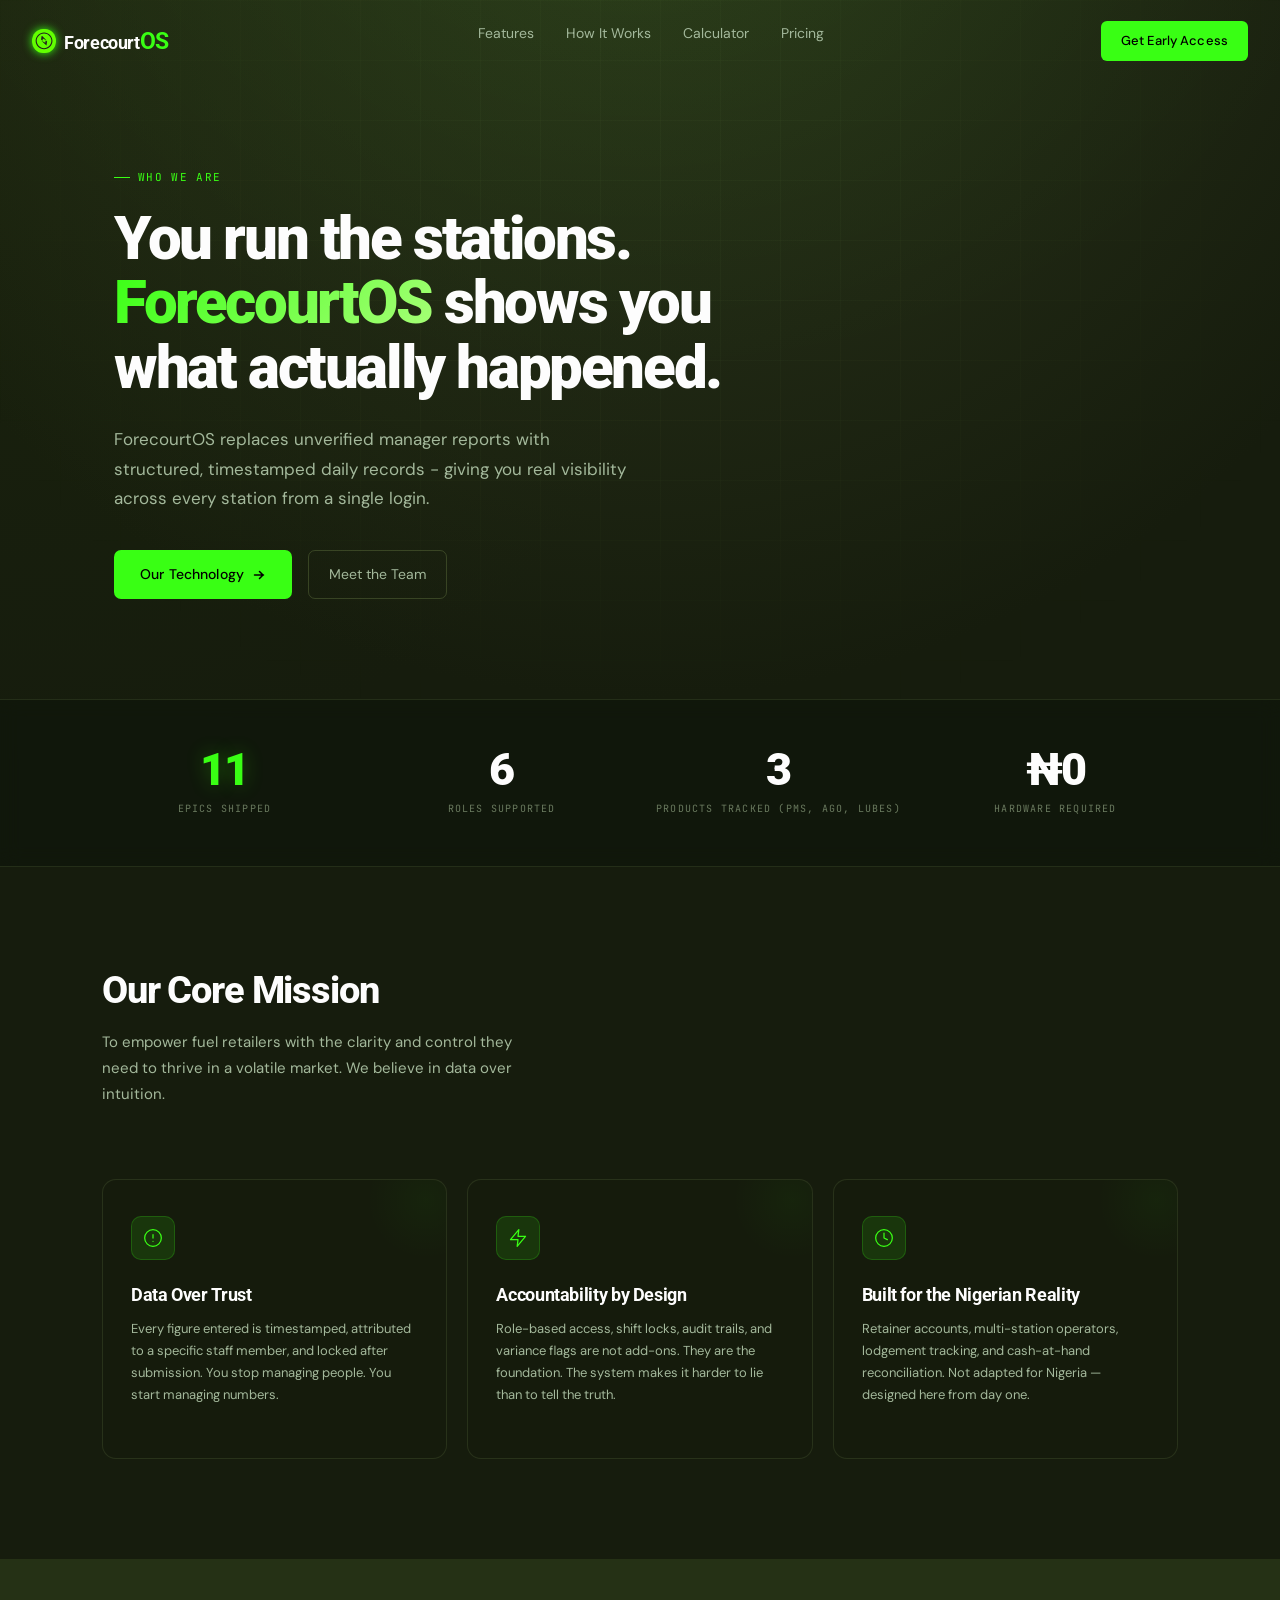
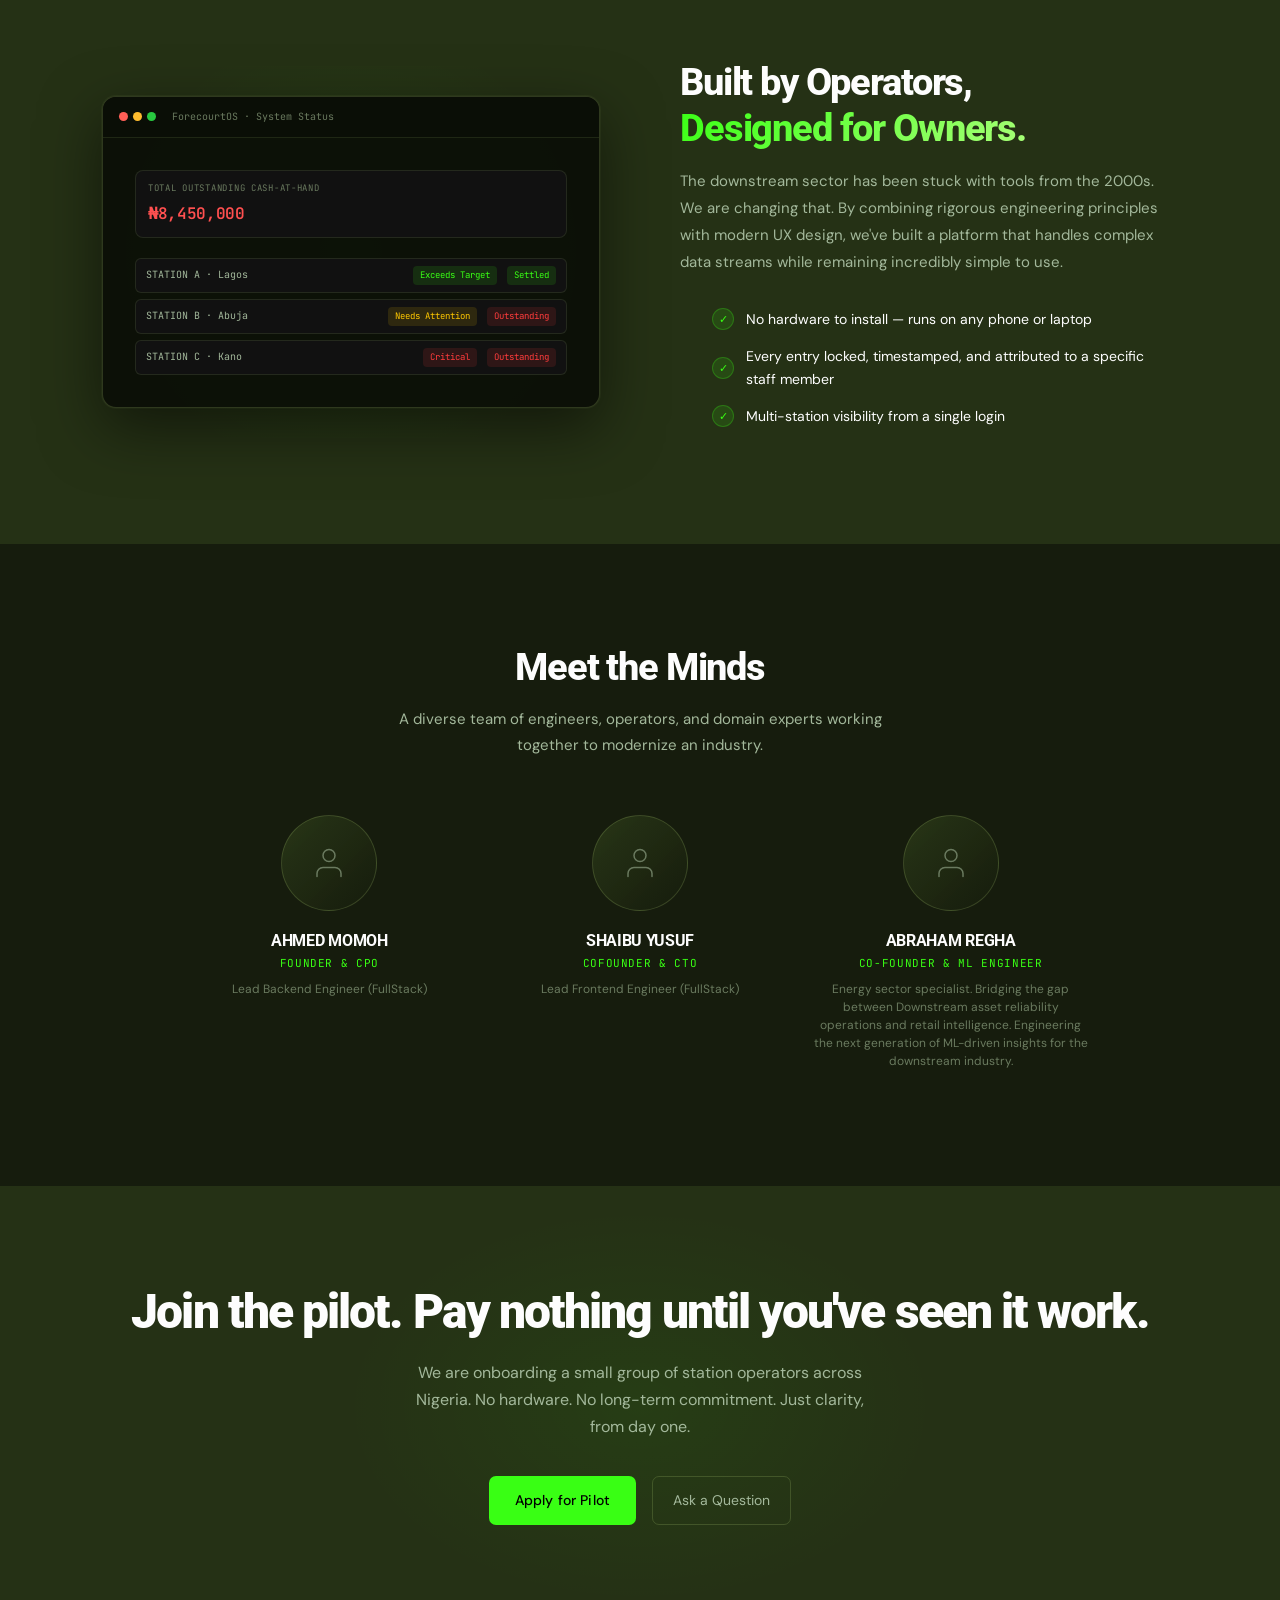
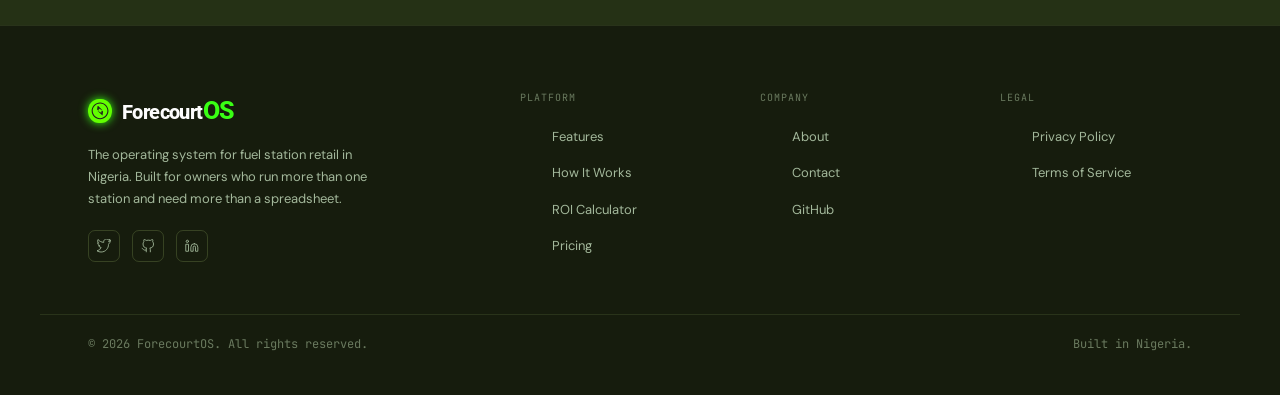
==== commit 7b918cd4: "about page mobile view" ====
--- a/about.html
+++ b/about.html
@@ -141,11 +141,11 @@
       <div class="about-hero-inner">
         <div class="section-label fade-up">Who We Are</div>
         <h1 class="about-hero-h1 fade-up">
-          You run 3 stations.
-ForecourtOS shows you what actually happened.
+          You run the stations.
+          <span class="text-gradient">ForecourtOS</span> shows you what actually happened.
         </h1>
         <p class="about-hero-sub fade-up delay-1">
-          ForecourtOS replaces unverified manager reports with structured, timestamped daily records — giving you real visibility across every station from a single login.
+          ForecourtOS replaces unverified manager reports with structured, timestamped daily records - giving you real visibility across every station from a single login.
         </p>
         <div class="about-hero-actions fade-up delay-2">
           <a href="index.html#features" class="btn-primary">
@@ -316,7 +316,7 @@
               <span class="text-gradient">Designed for Owners.</span>
             </h2>
             <p class="built-desc">
-              The downstream sector has been stuck with tools from the 90s. We
+              The downstream sector has been stuck with tools from the 2000s. We
               are changing that. By combining rigorous engineering principles
               with modern UX design, we've built a platform that handles complex
               data streams while remaining incredibly simple to use.
--- a/css/about.css
+++ b/css/about.css
@@ -406,7 +406,7 @@
 /* ─── TEAM ───────────────────────────────────────────── */
 .team-grid {
   display: grid;
-  grid-template-columns: repeat(4, 1fr);
+  grid-template-columns: repeat(3, 1fr);
   gap: 32px;
   max-width: 900px;
   margin: 0 auto;
@@ -549,22 +549,194 @@
 }
 
 @media (max-width: 767px) {
+
+  /* ── 1. Hero — Typography & Spacing ──────────────── */
   #about-hero {
-    padding: 140px 0 72px;
+    padding: 120px 0 60px;
+  }
+  .about-hero-h1 {
+    font-size: clamp(32px, 5vw, 60px);
+  }
+  .about-hero-sub {
+    font-size: 15px;
+    line-height: 1.7;
+  }
+  .about-hero-actions {
+    flex-direction: column;
+    gap: 12px;
+  }
+  .about-hero-actions .btn-primary,
+  .about-hero-actions .btn-ghost {
+    width: 100%;
+    text-align: center;
+    justify-content: center;
+  }
+
+  /* ── 2. Stats Bar — Readability ──────────────────── */
+  .about-stats {
+    padding: 36px 0;
   }
   .stats-grid {
     grid-template-columns: repeat(2, 1fr);
     gap: 20px;
   }
   .stat-value {
-    font-size: 28px;
-  }
-  .team-grid {
-    grid-template-columns: 1fr 1fr;
-    gap: 28px;
+    font-size: 26px;
+  }
+  .stat-label {
+    font-size: 10px;
+  }
+  .stat-item {
+    padding: 0 16px;
+  }
+
+  /* ── 3. Mission / Values — Single Column ─────────── */
+  .values-grid {
+    grid-template-columns: 1fr;
+    max-width: none;
+  }
+  .value-card {
+    padding: 28px 20px;
+  }
+  .value-title {
+    font-size: 16px;
+  }
+  .value-desc {
+    font-size: 13px;
+  }
+  .mission-header {
+    margin-bottom: 40px;
+  }
+
+  /* ── 4. Built-by — Stack & Reorder ───────────────── */
+  .built-grid {
+    grid-template-columns: 1fr;
+  }
+  .built-copy {
+    order: -1;
+  }
+  .built-visual {
+    order: 1;
+  }
+  .built-mockup-body {
+    padding: 20px 16px;
   }
   .built-gauge-row {
     flex-direction: column;
+    align-items: center;
+    gap: 20px;
+  }
+  .built-stats-mini {
+    width: 100%;
+  }
+  .built-desc {
+    font-size: 14px;
+  }
+  .built-checks {
+    gap: 12px;
+  }
+
+  /* ── 5. Team — Two Column ────────────────────────── */
+  .team-grid {
+    grid-template-columns: repeat(2, 1fr);
+    gap: 28px;
+  }
+  .team-avatar-placeholder {
+    width: 80px;
+    height: 80px;
+  }
+  .team-avatar-placeholder svg {
+    width: 30px;
+    height: 30px;
+  }
+  .team-name {
+    font-size: 14px;
+  }
+  .team-bio {
+    font-size: 11px;
+    line-height: 1.5;
+  }
+
+  /* ── 6. CTA — Mobile Centering & Button Stack ────── */
+  .about-cta-h2 {
+    font-size: clamp(26px, 4vw, 48px);
+  }
+  .about-cta-sub {
+    font-size: 14px;
+    line-height: 1.7;
+  }
+  .about-cta-actions {
+    flex-direction: column;
+    align-items: center;
+    gap: 12px;
+  }
+  .about-cta-actions .btn-primary,
+  .about-cta-actions .btn-ghost {
+    width: 100%;
+    max-width: 320px;
+    justify-content: center;
+  }
+
+  /* ── 7. Global Mobile Polish ─────────────────────── */
+  .section-pad {
+    padding: 64px 0;
+  }
+  .section-h2 {
+    font-size: clamp(26px, 3vw, 42px);
+  }
+  .section-label {
+    font-size: 10px;
+    letter-spacing: 0.1em;
+  }
+  #mission,
+  #built-for,
+  #team,
+  #about-cta {
+    scroll-margin-top: 80px;
+  }
+
+  /* ── 8. Touch Targets — Accessibility ────────────── */
+  .btn-primary,
+  .btn-ghost,
+  .nav-cta,
+  .mission-manifesto-link {
+    min-height: 44px;
+    display: inline-flex;
+    align-items: center;
+  }
+  .footer-links li a {
+    padding: 6px 0;
+    display: inline-block;
+  }
+
+  /* ── 9. Navbar — Mobile Refinement ───────────────── */
+  #mobile-menu {
+    padding: 80px 24px 32px;
+  }
+  .mobile-link {
+    font-size: 18px;
+    padding: 14px 0;
+    border-bottom: 1px solid var(--border);
+    width: 100%;
+    text-align: center;
+  }
+  .mobile-link:last-child {
+    border-bottom: none;
+    color: var(--neon);
+    font-weight: 700;
+  }
+
+  /* ── 10. Footer — Mobile Stack ───────────────────── */
+  .footer-brand-desc {
+    font-size: 13px;
+  }
+  .footer-col-title {
+    margin-bottom: 12px;
+  }
+  .footer-bottom {
+    flex-direction: column;
+    gap: 8px;
+    text-align: center;
   }
 }
 
@@ -574,7 +746,7 @@
   }
   .team-grid {
     grid-template-columns: 1fr;
-    max-width: 240px;
+    max-width: none;
     margin: 0 auto;
   }
 }
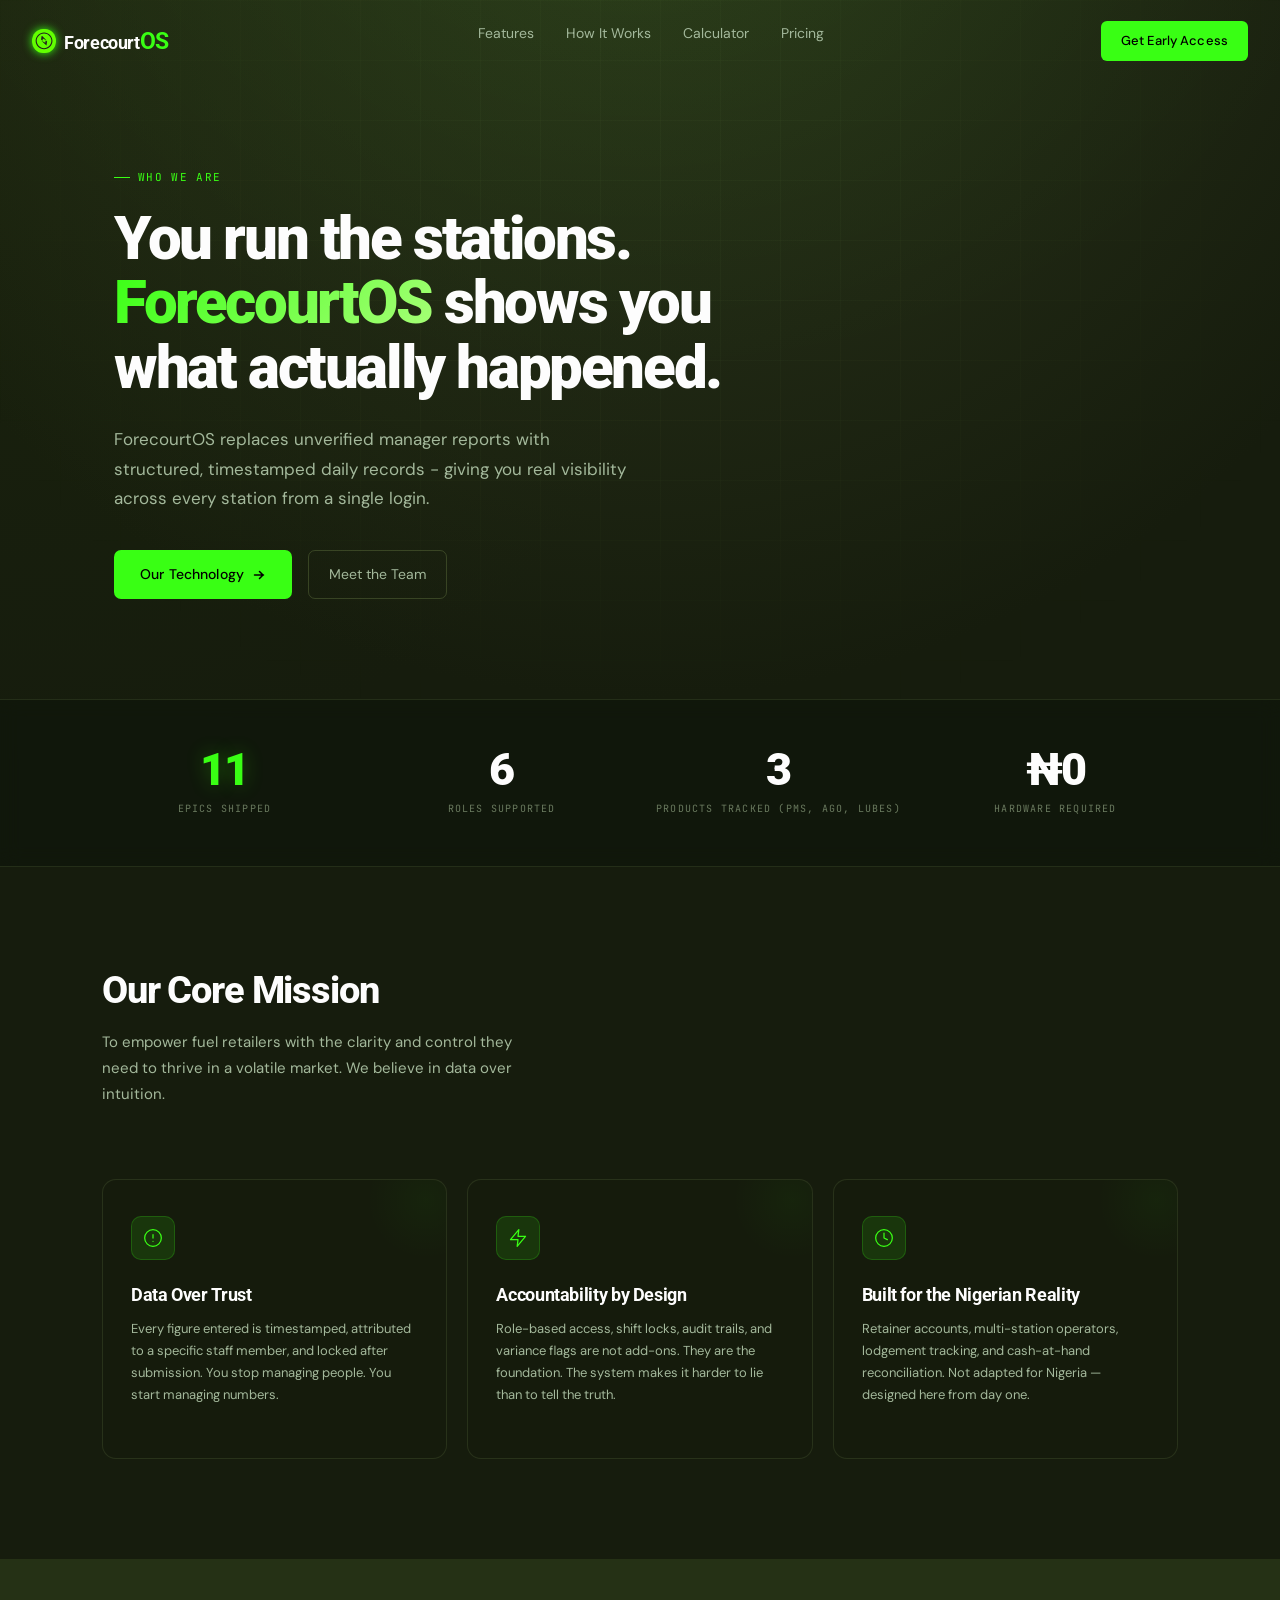
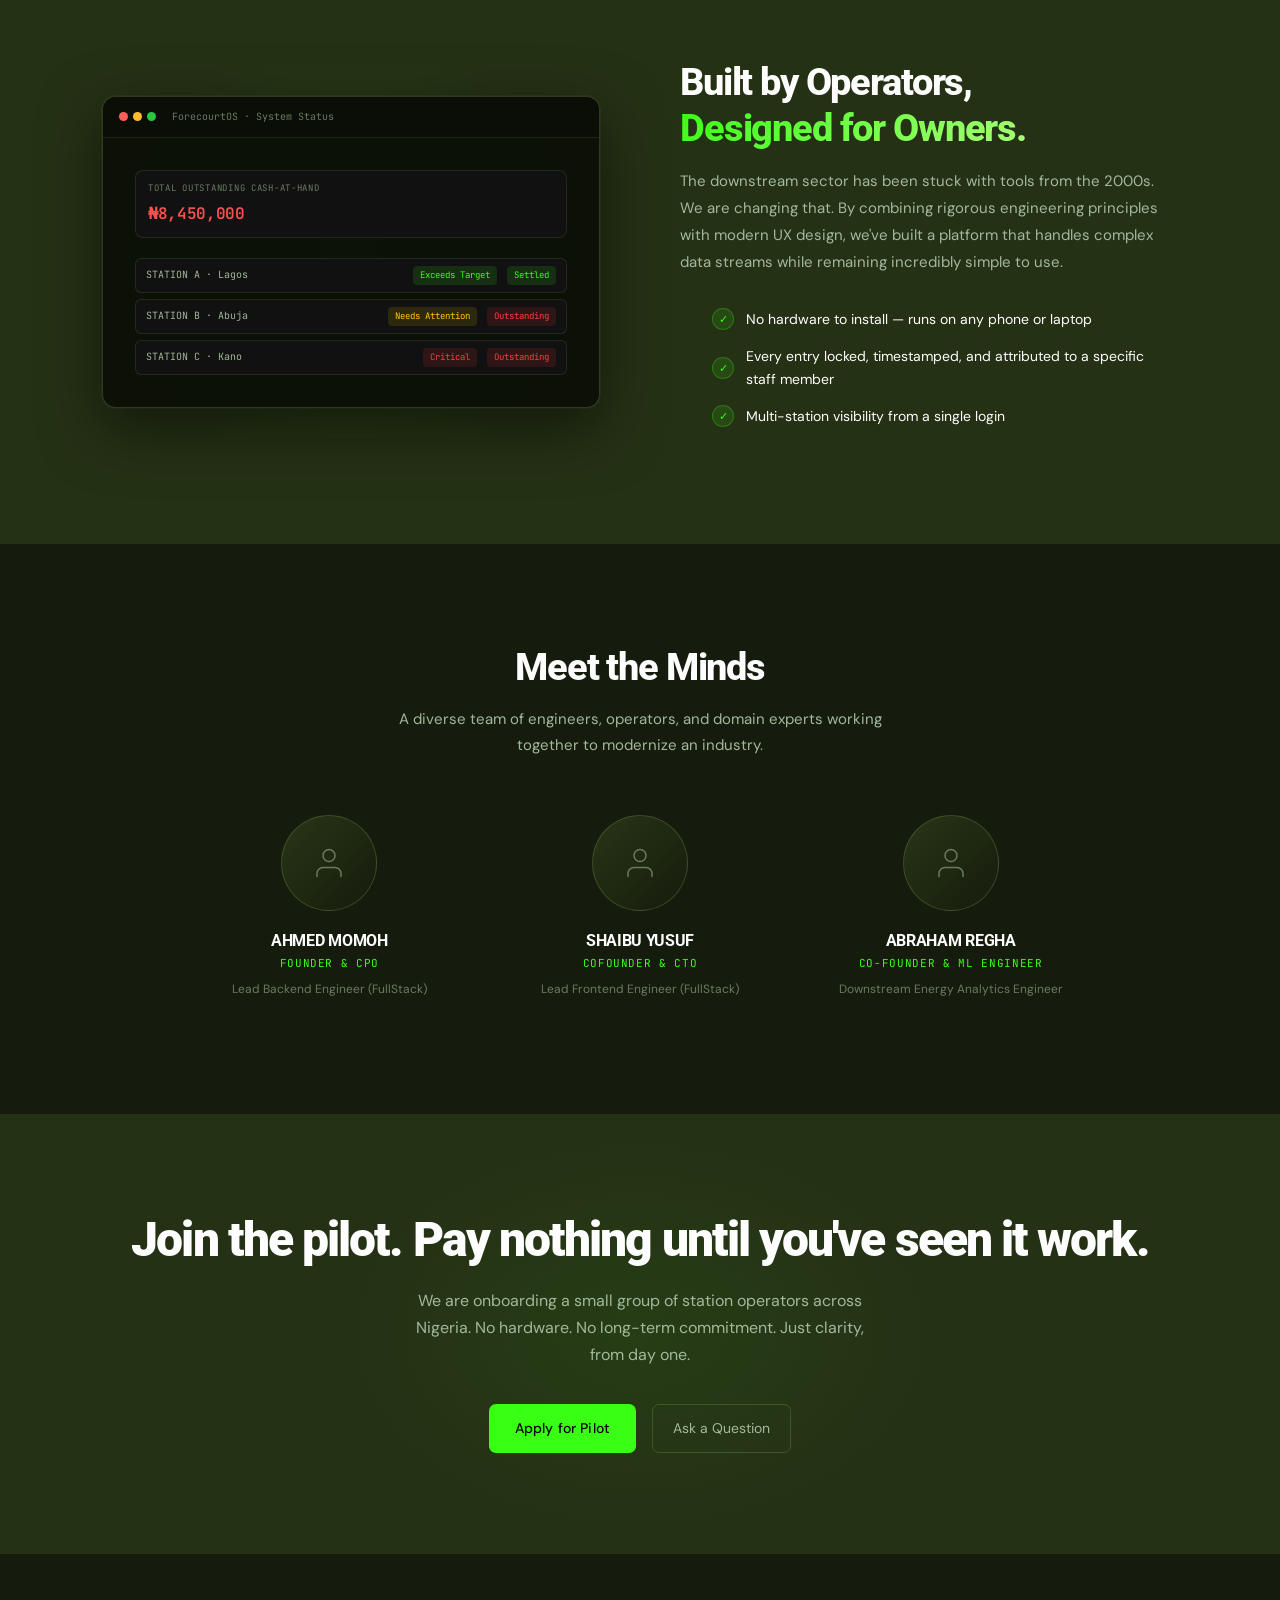
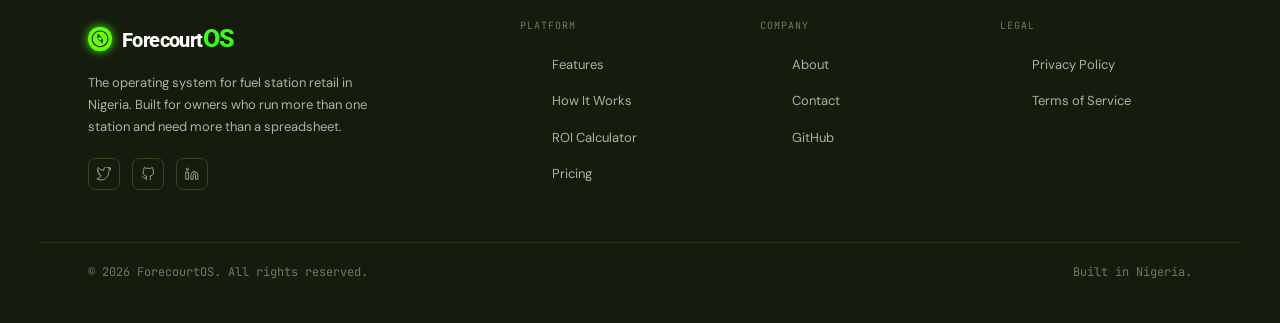
==== commit 9e3d245f: "index page mobile responsiveness complete" ====
--- a/about.html
+++ b/about.html
@@ -416,7 +416,7 @@
             </div>
             <h4 class="team-name">ABRAHAM REGHA</h4>
             <div class="team-role">CO-FOUNDER & ML ENGINEER</div>
-            <p class="team-bio">Energy sector specialist. Bridging the gap between Downstream asset reliability operations and retail intelligence. Engineering the next generation of ML-driven insights for the downstream industry.</p>
+            <p class="team-bio">Downstream Energy Analytics Engineer</p>
           </div>
 
         </div>
--- a/css/styles.css
+++ b/css/styles.css
@@ -1685,8 +1685,7 @@
     grid-template-columns: 1fr;
   }
   .hiw-steps {
-    grid-template-columns: 1fr;
-    gap: 32px;
+    gap: 64px;
   }
   .hiw-row {
     grid-template-columns: 1fr;
@@ -1698,9 +1697,33 @@
   .hiw-connector {
     display: none;
   }
+
+  /* ── 5. HIW: Cancel even-row column swap in single-column ── */
+  .hiw-row:nth-child(even) .hiw-step {
+    grid-column: auto;
+  }
+  .hiw-row:nth-child(even) .hiw-visual-wrap {
+    grid-column: auto;
+    grid-row: auto;
+  }
+
+  /* ── 5. HIW: Cancel 3D perspective on proof strips ── */
+  .hiw-proof-strip,
+  .hiw-row:nth-child(even) .hiw-proof-strip {
+    transform: none;
+  }
+  .hiw-row:hover .hiw-proof-strip {
+    transform: scale(1.02);
+  }
+
+  /* ── 5. HIW: Reposition vertical connecting line ── */
+  .hiw-steps::before {
+    left: 12px;
+  }
+
   .pricing-grid {
     grid-template-columns: 1fr;
-    max-width: 400px;
+    max-width: 480px;
   }
   .footer-inner {
     grid-template-columns: 1fr 1fr;
@@ -1717,23 +1740,163 @@
     grid-template-columns: 1fr;
   }
 }
+
 @media (max-width: 767px) {
+
+  /* ── 1. Hero Section ────────────────────────────────── */
   #hero {
     padding: 120px 0 80px;
   }
-  .section-pad {
-    padding: 72px 0;
-  }
-  .nav-links,
-  .nav-cta {
+  .hero-sub {
+    font-size: 15px;
+    line-height: 1.7;
+    max-width: 100%;
+  }
+  .hero-actions {
+    flex-direction: column;
+    gap: 12px;
+  }
+  .hero-actions .btn-primary,
+  .hero-actions .btn-ghost {
+    width: 100%;
+    justify-content: center;
+  }
+  .hero-trust {
+    flex-wrap: wrap;
+    gap: 8px;
+    justify-content: center;
+  }
+  .hero-trust-dot {
     display: none;
   }
-  .hamburger {
-    display: flex;
+  .mockup-wrap {
+    margin-bottom: -60px;
+  }
+  .dashboard {
+    animation: none;
   }
   .hero-h1 {
     font-size: 36px;
   }
+
+  /* ── 2. Ticker / Pulse Bar ──────────────────────────── */
+  .pulse-bar {
+    padding: 14px 0;
+  }
+  .ticker-item {
+    font-size: 10px;
+    gap: 8px;
+  }
+
+  /* ── 3. Founder Quote ───────────────────────────────── */
+  .founder-blockquote {
+    font-size: 20px;
+  }
+  .founder-blockquote::before {
+    font-size: 40px;
+    top: -10px;
+    left: -8px;
+  }
+
+  /* ── 4. Features Grid ───────────────────────────────── */
+  .feature-cell {
+    padding: 28px;
+  }
+  .feature-title {
+    font-size: 17px;
+  }
+  .feature-desc {
+    font-size: 13px;
+    line-height: 1.7;
+  }
+  .feature-number {
+    font-size: 10px;
+    bottom: 14px;
+    right: 16px;
+  }
+
+  /* ── 5. How It Works ────────────────────────────────── */
+  .hiw-steps {
+    gap: 48px;
+  }
+  .hiw-step-title {
+    font-size: 22px;
+  }
+  .hiw-step-desc {
+    font-size: 14px;
+  }
+  .hiw-benefit {
+    padding: 12px 16px;
+  }
+
+  /* ── 6. ROI Calculator ──────────────────────────────── */
+  .calc-card {
+    padding: 28px 24px;
+  }
+  .calc-metric {
+    padding: 16px;
+  }
+  .calc-metric-value {
+    font-size: 20px;
+  }
+  .calc-metric-label {
+    font-size: 10px;
+  }
+  .calc-count {
+    font-size: 20px;
+  }
+  .calc-slider-label span:first-child {
+    font-size: 12px;
+  }
+  .calc-toggle-row {
+    flex-wrap: wrap;
+    gap: 8px;
+  }
+
+  /* ── 7. Waitlist Form ───────────────────────────────── */
+  .waitlist-card {
+    padding: 32px 24px;
+  }
+  .waitlist-h {
+    font-size: 24px;
+  }
+  .waitlist-sub {
+    font-size: 13px;
+  }
+  .wl-form input,
+  .wl-form select {
+    padding: 14px 16px;
+    font-size: 15px;
+  }
+  .btn-primary.w-full {
+    min-height: 50px;
+    font-size: 15px;
+  }
+  .form-success {
+    padding: 24px 0;
+  }
+  .form-success h3 {
+    font-size: 20px;
+  }
+  .success-steps {
+    font-size: 13px;
+  }
+
+  /* ── 8. Pricing ─────────────────────────────────────── */
+  .pricing-card {
+    padding: 28px 24px;
+  }
+  .pricing-price {
+    font-size: 30px;
+  }
+  .pricing-features li {
+    font-size: 13px;
+  }
+  .pricing-grid {
+    max-width: 100%;
+  }
+
+  /* ── 9. Footer ──────────────────────────────────────── */
   .footer-inner {
     grid-template-columns: 1fr;
     gap: 36px;
@@ -1742,14 +1905,78 @@
   .footer-bottom {
     padding: 20px 24px 0;
   }
-  .calc-card {
-    padding: 28px 24px;
-  }
-  .waitlist-card {
-    padding: 32px 24px;
-  }
-  .feature-cell {
-    padding: 28px;
+  .footer-links a {
+    padding: 6px 0;
+    display: inline-block;
+  }
+  .footer-social {
+    width: 36px;
+    height: 36px;
+  }
+
+  /* ── 10. Global Mobile Polish ───────────────────────── */
+  .section-pad {
+    padding: 72px 0;
+  }
+  .section-intro {
+    font-size: 14px;
+    max-width: 100%;
+  }
+  #features,
+  #how-it-works,
+  #calculator,
+  #waitlist,
+  #pricing {
+    scroll-margin-top: 80px;
+  }
+
+  /* Touch Targets */
+  .btn-primary,
+  .btn-ghost {
+    min-height: 48px;
+  }
+  .nav-cta {
+    min-height: 44px;
+  }
+  .hamburger {
+    display: flex;
+    padding: 10px;
+    min-width: 44px;
+    min-height: 44px;
+  }
+
+  /* Navbar & Mobile Menu */
+  .nav-links,
+  .nav-cta {
+    display: none;
+  }
+  .mobile-menu a {
+    font-size: 26px;
+  }
+  .mobile-menu a.text-accent {
+    font-weight: 700;
+  }
+  .mobile-link:not(:last-child) {
+    border-bottom: 1px solid var(--border);
+  }
+}
+
+/* ── 480px — Extra-small screen refinements ──────────── */
+@media (max-width: 480px) {
+  .mockup-wrap {
+    margin-bottom: 0;
+  }
+  .db-metric-value {
+    font-size: 13px;
+  }
+  .db-station-name {
+    font-size: 9px;
+  }
+  .db-metrics {
+    gap: 6px;
+  }
+  .section-h2 {
+    font-size: 26px;
   }
 }
 
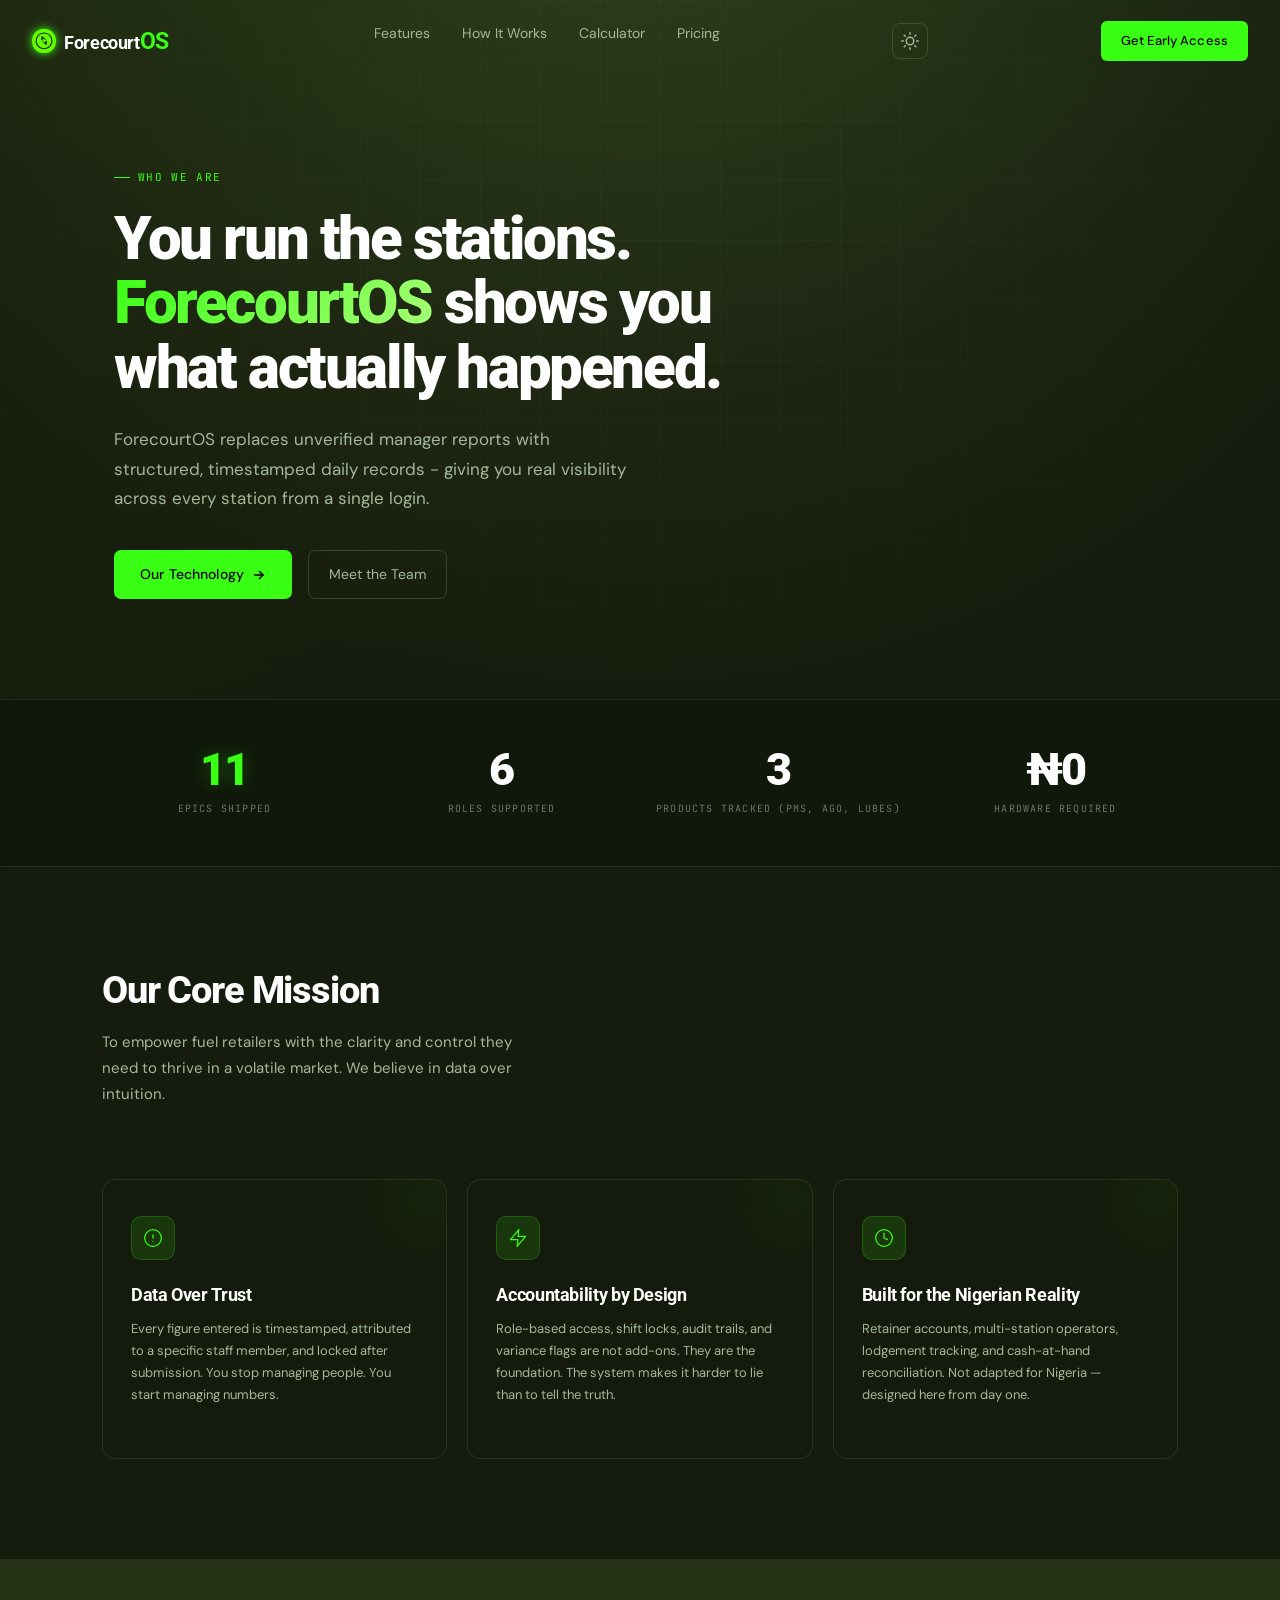
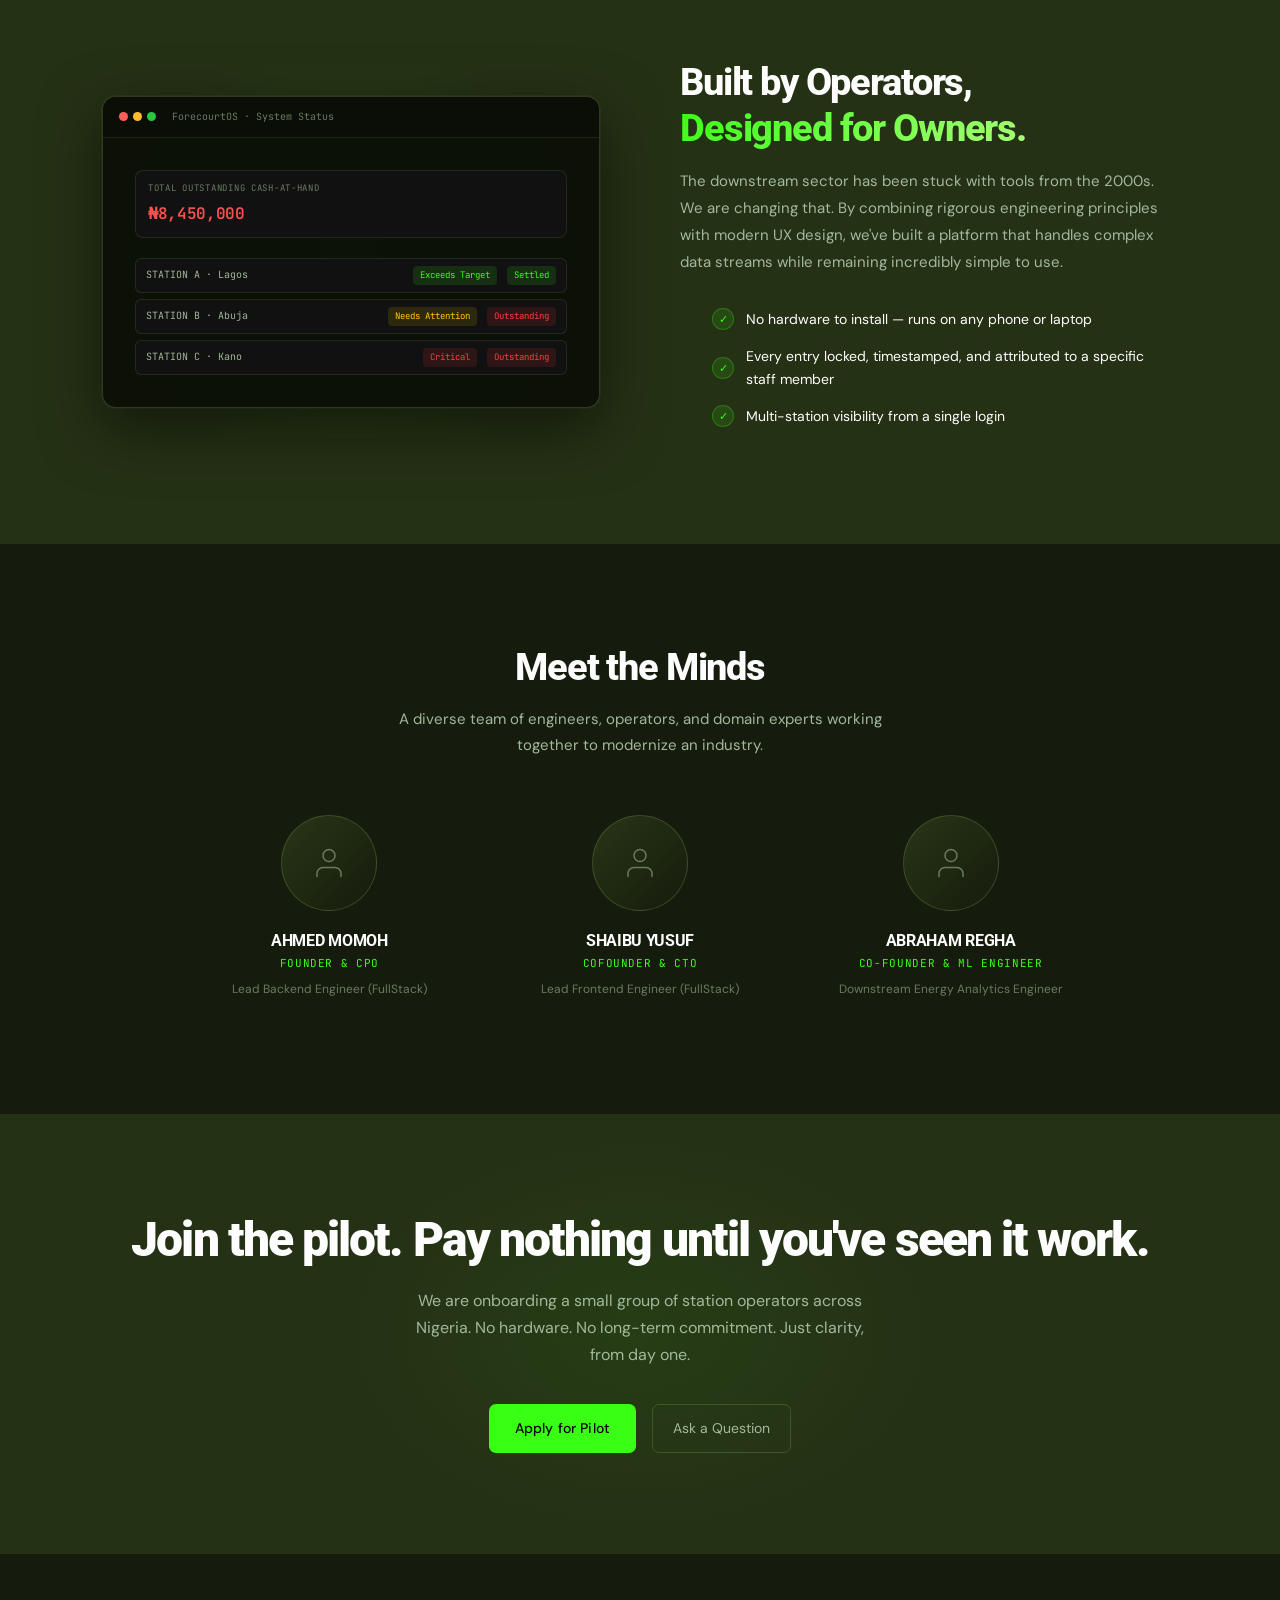
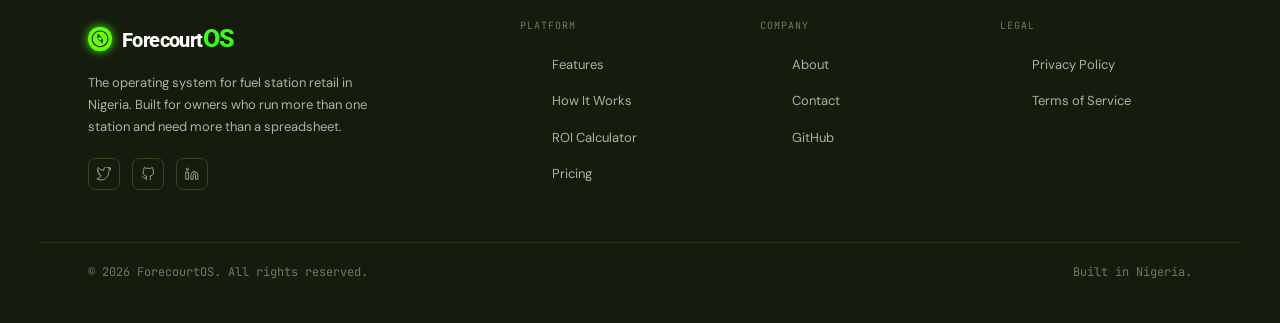
==== commit 2b2de81b: "created light mode" ====
--- a/about.html
+++ b/about.html
@@ -53,9 +53,9 @@
     <link
       rel="icon"
       type="image/svg+xml"
-      href="./assets/FORECOURTOS-ICON.svg"
-    />
-    <link rel="apple-touch-icon" href="./assets/FORECOURTOS-ICON.svg" />
+      href="/assets/FORECOURTOS-ICON.svg"
+    />
+    <link rel="apple-touch-icon" href="/assets/FORECOURTOS-ICON.svg" />
     <link rel="manifest" href="/site.webmanifest" />
     <meta name="theme-color" content="#39FF14" />
 
@@ -82,8 +82,9 @@
       rel="stylesheet"
     />
 
-    <link rel="stylesheet" href="css/styles.css" />
-    <link rel="stylesheet" href="css/about.css" />
+    <link rel="stylesheet" href="/css/styles.css" />
+    <link rel="stylesheet" href="/css/about.css" />
+    <script src="/js/theme.js"></script>
   </head>
   <body>
     <!-- ═══════════════════════════════════════════════
@@ -106,7 +107,7 @@
       <div class="nav-inner">
         <a href="index.html" class="nav-logo" style="text-decoration: none">
           <img
-            src="./assets/FORECOURTOS-ICON.svg"
+            src="/assets/FORECOURTOS-ICON.svg"
             alt="brand logo"
             class="nav-logo-icon"
           />
@@ -118,6 +119,10 @@
           <li><a href="index.html#calculator">Calculator</a></li>
           <li><a href="index.html#pricing">Pricing</a></li>
         </ul>
+        <button class="theme-toggle" id="theme-toggle" aria-label="Toggle light mode">
+          <svg class="theme-icon-sun" viewBox="0 0 24 24" fill="none" stroke="currentColor" stroke-width="2" stroke-linecap="round" stroke-linejoin="round"><circle cx="12" cy="12" r="5"/><line x1="12" y1="1" x2="12" y2="3"/><line x1="12" y1="21" x2="12" y2="23"/><line x1="4.22" y1="4.22" x2="5.64" y2="5.64"/><line x1="18.36" y1="18.36" x2="19.78" y2="19.78"/><line x1="1" y1="12" x2="3" y2="12"/><line x1="21" y1="12" x2="23" y2="12"/><line x1="4.22" y1="19.78" x2="5.64" y2="18.36"/><line x1="18.36" y1="5.64" x2="19.78" y2="4.22"/></svg>
+          <svg class="theme-icon-moon" viewBox="0 0 24 24" fill="none" stroke="currentColor" stroke-width="2" stroke-linecap="round" stroke-linejoin="round"><path d="M21 12.79A9 9 0 1 1 11.21 3 7 7 0 0 0 21 12.79z"/></svg>
+        </button>
         <a
           href="index.html#waitlist"
           class="nav-cta"
@@ -452,7 +457,7 @@
         <div>
           <div class="footer-brand-name">
             <img
-              src="./assets/FORECOURTOS-ICON.svg"
+              src="/assets/FORECOURTOS-ICON.svg"
               alt="brand logo"
               srcset=""
               class="nav-logo-icon"
@@ -562,6 +567,6 @@
       src="https://cdn.jsdelivr.net/npm/bootstrap@5.3.0/dist/js/bootstrap.bundle.min.js"
       defer
     ></script>
-    <script src="js/about.js" defer></script>
+    <script src="/js/about.js" defer></script>
   </body>
 </html>
--- a/css/styles.css
+++ b/css/styles.css
@@ -15,6 +15,260 @@
   --font-body: "DM Sans", sans-serif;
   --font-mono: "JetBrains Mono", monospace;
 }
+
+/* ─── LIGHT MODE TOKENS ──────────────────────────────── */
+[data-theme="light"] {
+  --bg: #f5f5f0;
+  --surface: rgba(230, 235, 220, 0.75);
+  --surface-2: #e8e8e3;
+  --border: rgba(60, 80, 40, 0.12);
+  --border-m: rgba(60, 80, 40, 0.2);
+  --neon: #1a8a0e;
+  --neon-dim: rgba(26, 138, 14, 0.1);
+  --neon-glow: rgba(26, 138, 14, 0.25);
+  --text: #1a1a1a;
+  --muted: #5a6b52;
+  --muted-2: #8a9880;
+}
+
+/* ─── LIGHT MODE — Body & Backgrounds ────────────────── */
+[data-theme="light"] body {
+  background:
+    radial-gradient(circle at 50% -20%, rgba(200, 220, 180, 0.25) 0%, transparent 70%),
+    radial-gradient(circle at 0% 0%, rgba(210, 225, 190, 0.15) 0%, transparent 50%),
+    var(--bg);
+}
+
+/* ─── LIGHT MODE — Text Gradient ─────────────────────── */
+[data-theme="light"] .text-gradient {
+  background: linear-gradient(135deg, #1a8a0e 0%, #2db51e 100%);
+  -webkit-background-clip: text;
+  -webkit-text-fill-color: transparent;
+  background-clip: text;
+}
+
+/* ─── LIGHT MODE — Navbar ────────────────────────────── */
+[data-theme="light"] #main-nav.scrolled {
+  background: rgba(245, 245, 240, 0.92);
+}
+[data-theme="light"] .nav-cta {
+  color: #fff;
+}
+[data-theme="light"] .btn-ghost:hover {
+  border-color: rgba(0, 0, 0, 0.2);
+}
+
+/* ─── LIGHT MODE — Mobile Menu ───────────────────────── */
+[data-theme="light"] .mobile-menu {
+  background: rgba(245, 245, 240, 0.98);
+}
+
+/* ─── LIGHT MODE — Hero ──────────────────────────────── */
+[data-theme="light"] .hero-radial {
+  background: radial-gradient(ellipse, rgba(26, 138, 14, 0.06) 0%, transparent 65%);
+}
+[data-theme="light"] .btn-primary {
+  color: #fff;
+}
+[data-theme="light"] .btn-primary:hover {
+  color: #fff;
+  box-shadow: 0 8px 32px rgba(26, 138, 14, 0.2);
+}
+
+/* ─── LIGHT MODE — Dashboard Mockup ──────────────────── */
+[data-theme="light"] .dashboard {
+  background: rgba(255, 255, 255, 0.95);
+  box-shadow:
+    0 0 0 1px rgba(26, 138, 14, 0.08),
+    0 40px 80px rgba(0, 0, 0, 0.1);
+}
+[data-theme="light"] .db-titlebar {
+  background: rgba(245, 245, 240, 0.95);
+}
+[data-theme="light"] .db-metric {
+  background: var(--surface-2);
+}
+[data-theme="light"] .db-chart-area {
+  background: rgba(245, 245, 240, 0.8);
+}
+[data-theme="light"] .db-bar {
+  background: rgba(26, 138, 14, 0.15);
+}
+[data-theme="light"] .db-bar:hover {
+  background: rgba(26, 138, 14, 0.28);
+}
+[data-theme="light"] .db-bar.active {
+  box-shadow: 0 0 12px rgba(26, 138, 14, 0.3);
+}
+[data-theme="light"] .db-station-row {
+  background: var(--surface-2);
+}
+[data-theme="light"] .db-station-bar-wrap {
+  background: rgba(0, 0, 0, 0.06);
+}
+[data-theme="light"] .db-status-badge {
+  background: rgba(26, 138, 14, 0.08);
+  border-color: rgba(26, 138, 14, 0.18);
+}
+[data-theme="light"] .db-chart-tag {
+  background: rgba(26, 138, 14, 0.1);
+}
+[data-theme="light"] .badge-green {
+  background: rgba(26, 138, 14, 0.1);
+}
+[data-theme="light"] .badge-yellow {
+  background: rgba(200, 150, 0, 0.1);
+  color: #b38600;
+}
+[data-theme="light"] .badge-red {
+  background: rgba(200, 50, 50, 0.1);
+  color: #c03030;
+}
+[data-theme="light"] .ticker-item .val {
+  text-shadow: none;
+}
+[data-theme="light"] .ticker-item .dn {
+  color: #c03030;
+}
+[data-theme="light"] .ticker-item .warning {
+  color: #b38600;
+}
+
+/* ─── LIGHT MODE — Pulse Bar ─────────────────────────── */
+[data-theme="light"] .pulse-bar {
+  background: #eeeee8;
+}
+
+/* ─── LIGHT MODE — Founder Quote ─────────────────────── */
+[data-theme="light"] .founder-blockquote::before {
+  color: rgba(26, 138, 14, 0.15);
+}
+
+/* ─── LIGHT MODE — Features Grid ─────────────────────── */
+[data-theme="light"] .feature-cell {
+  background: var(--bg);
+}
+[data-theme="light"] .feature-cell:hover {
+  background: rgba(230, 240, 220, 0.6);
+}
+[data-theme="light"] .feature-cell::before {
+  background: linear-gradient(90deg, transparent, rgba(26, 138, 14, 0.08), transparent);
+}
+
+/* ─── LIGHT MODE — How It Works ──────────────────────── */
+[data-theme="light"] .hiw-proof-strip {
+  box-shadow: 0 20px 50px rgba(0, 0, 0, 0.1);
+}
+[data-theme="light"] .hiw-benefit {
+  background: rgba(26, 138, 14, 0.04);
+}
+[data-theme="light"] .hiw-num {
+  background: var(--surface);
+}
+[data-theme="light"] .hiw-num::before {
+  background: var(--bg);
+}
+
+/* ─── LIGHT MODE — Calculator ────────────────────────── */
+[data-theme="light"] .calc-card {
+  background: rgba(255, 255, 255, 0.85);
+}
+[data-theme="light"] .calc-card::before {
+  background: radial-gradient(ellipse, rgba(26, 138, 14, 0.04) 0%, transparent 70%);
+}
+[data-theme="light"] .calc-metric {
+  background: rgba(245, 245, 240, 0.9);
+}
+[data-theme="light"] .toggle-pill {
+  background: var(--surface-2);
+}
+[data-theme="light"] .toggle-opt.active {
+  color: #fff;
+}
+
+/* ─── LIGHT MODE — Waitlist ──────────────────────────── */
+[data-theme="light"] #waitlist::before {
+  background: radial-gradient(ellipse, rgba(26, 138, 14, 0.04) 0%, transparent 70%);
+}
+[data-theme="light"] .waitlist-card {
+  background: rgba(255, 255, 255, 0.9);
+}
+[data-theme="light"] .wl-form input,
+[data-theme="light"] .wl-form select {
+  background: rgba(245, 245, 240, 0.8);
+}
+[data-theme="light"] .form-control-dark {
+  background: var(--surface-2);
+}
+[data-theme="light"] .form-control-dark option {
+  background: #f5f5f0;
+}
+
+/* ─── LIGHT MODE — Pricing ───────────────────────────── */
+[data-theme="light"] .pricing-card {
+  background: rgba(255, 255, 255, 0.8);
+}
+[data-theme="light"] .pricing-card.featured {
+  background: rgba(240, 250, 235, 0.85);
+  border-color: rgba(26, 138, 14, 0.25);
+}
+[data-theme="light"] .pricing-card.featured:hover {
+  border-color: rgba(26, 138, 14, 0.4);
+}
+[data-theme="light"] .pricing-badge {
+  color: #fff;
+}
+[data-theme="light"] .pricing-cta.featured-cta {
+  color: #fff;
+}
+[data-theme="light"] .pricing-cta.featured-cta:hover {
+  box-shadow: 0 4px 20px rgba(26, 138, 14, 0.2);
+}
+
+/* ─── LIGHT MODE — Utilities ─────────────────────────── */
+[data-theme="light"] .text-warning {
+  color: #b38600;
+}
+[data-theme="light"] .text-error {
+  color: #c03030;
+}
+[data-theme="light"] .bg-surface {
+  background: rgba(235, 240, 228, 0.75) !important;
+}
+[data-theme="light"] .mockup-glow {
+  background: radial-gradient(ellipse at 50% 50%, rgba(26, 138, 14, 0.05) 0%, transparent 70%);
+}
+
+/* ─── THEME TOGGLE BUTTON ────────────────────────────── */
+.theme-toggle {
+  background: none;
+  border: 1px solid var(--border-m);
+  border-radius: 8px;
+  padding: 6px;
+  cursor: pointer;
+  color: var(--muted);
+  display: flex;
+  align-items: center;
+  justify-content: center;
+  width: 36px;
+  height: 36px;
+  transition: border-color 0.2s, color 0.2s;
+  flex-shrink: 0;
+}
+.theme-toggle:hover {
+  border-color: var(--neon);
+  color: var(--neon);
+}
+.theme-icon-sun,
+.theme-icon-moon {
+  width: 18px;
+  height: 18px;
+}
+/* Dark mode: show sun icon to switch to light */
+.theme-icon-moon { display: none; }
+/* Light mode: show moon icon to switch to dark */
+[data-theme="light"] .theme-icon-sun { display: none; }
+[data-theme="light"] .theme-icon-moon { display: block; }
 
 /* ─── RESET ───────────────────────────────────────────── */
 *,
--- a/css/about.css
+++ b/css/about.css
@@ -521,6 +521,49 @@
   position: relative;
 }
 
+/* ─── LIGHT MODE — About Page Overrides ──────────────── */
+[data-theme="light"] .about-hero-radial {
+  background: radial-gradient(ellipse at center top, rgba(26, 138, 14, 0.05) 0%, transparent 60%);
+}
+[data-theme="light"] .about-hero-grid {
+  background-image:
+    linear-gradient(rgba(60, 80, 40, 0.06) 1px, transparent 1px),
+    linear-gradient(90deg, rgba(60, 80, 40, 0.06) 1px, transparent 1px);
+}
+[data-theme="light"] .about-stats {
+  background: rgba(240, 242, 235, 0.8);
+}
+[data-theme="light"] .stat-value.neon {
+  text-shadow: none;
+}
+[data-theme="light"] .value-card {
+  background: rgba(255, 255, 255, 0.8);
+}
+[data-theme="light"] .value-card::before {
+  background: radial-gradient(circle, rgba(26, 138, 14, 0.04) 0%, transparent 70%);
+}
+[data-theme="light"] .built-mockup {
+  background: rgba(255, 255, 255, 0.95);
+  box-shadow:
+    0 20px 60px rgba(0, 0, 0, 0.08),
+    0 0 0 1px rgba(60, 80, 40, 0.1);
+}
+[data-theme="light"] .built-mockup-glow {
+  background: radial-gradient(circle at center, rgba(26, 138, 14, 0.04) 0%, transparent 70%);
+}
+[data-theme="light"] .built-mockup-body {
+  background: rgba(248, 250, 245, 0.5);
+}
+[data-theme="light"] .built-stat-row {
+  background: rgba(0, 0, 0, 0.02);
+}
+[data-theme="light"] .team-avatar-placeholder {
+  background: linear-gradient(135deg, rgba(220, 235, 210, 0.8) 0%, rgba(240, 245, 235, 0.9) 100%);
+}
+[data-theme="light"] .about-cta-glow {
+  background: radial-gradient(ellipse, rgba(26, 138, 14, 0.04) 0%, transparent 70%);
+}
+
 /* ─── RESPONSIVE ─────────────────────────────────────── */
 @media (max-width: 991px) {
   .stats-grid {
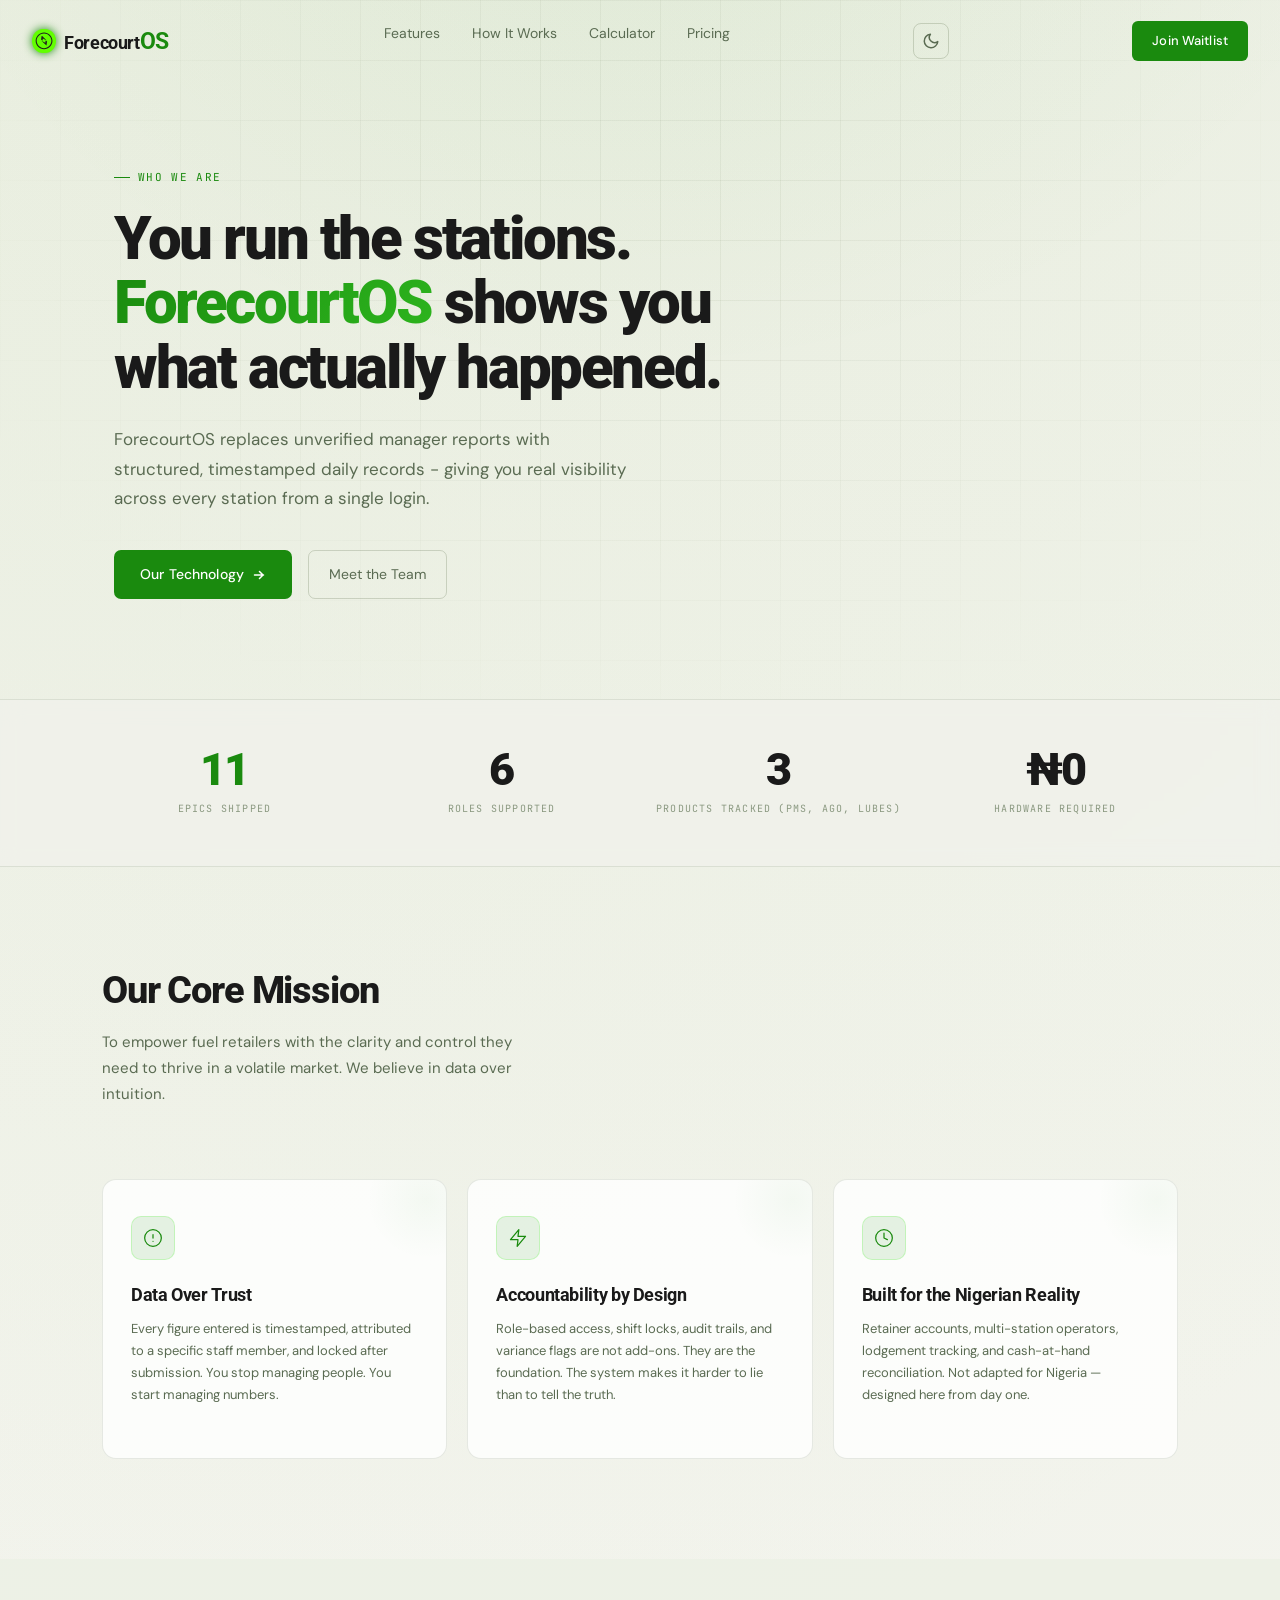
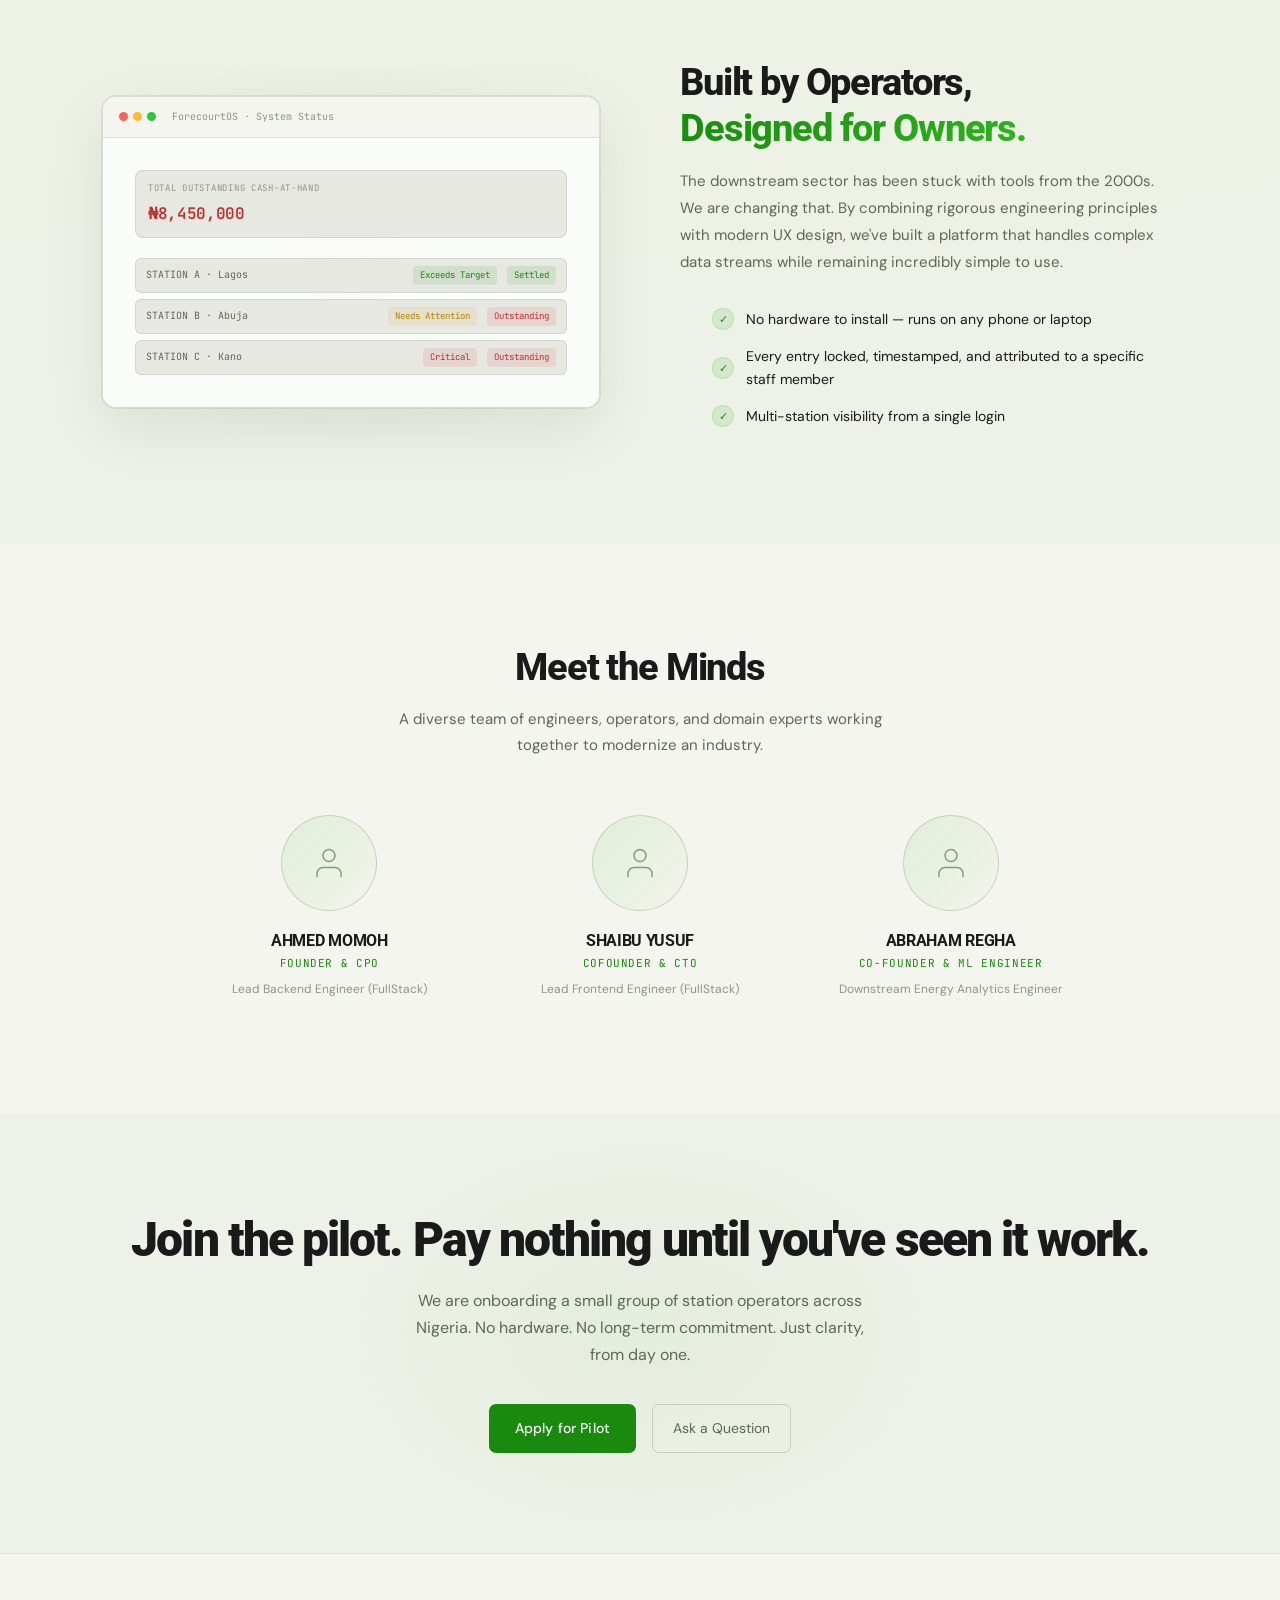
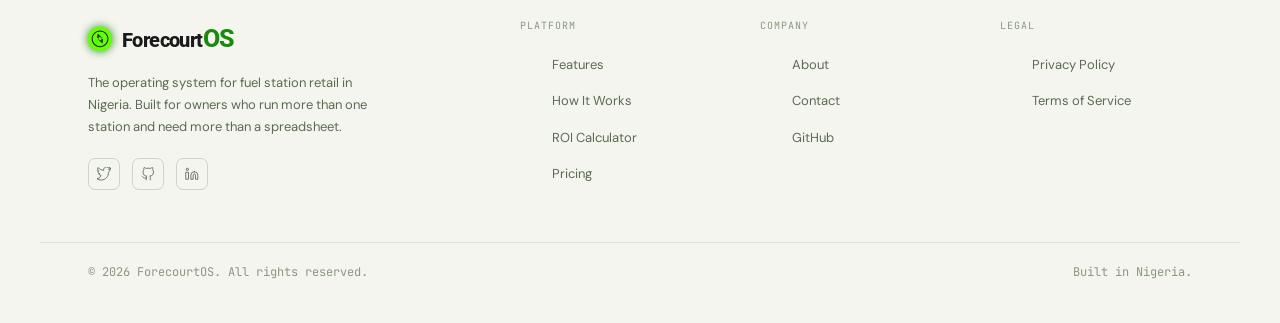
==== commit 2321c87e: "light mode is now default" ====
--- a/about.html
+++ b/about.html
@@ -127,7 +127,7 @@
           href="index.html#waitlist"
           class="nav-cta"
           style="text-decoration: none"
-          >Get Early Access</a
+          >Join Waitlist</a
         >
         <button class="hamburger" id="hamburger" aria-label="Menu">
           <span></span><span></span><span></span>
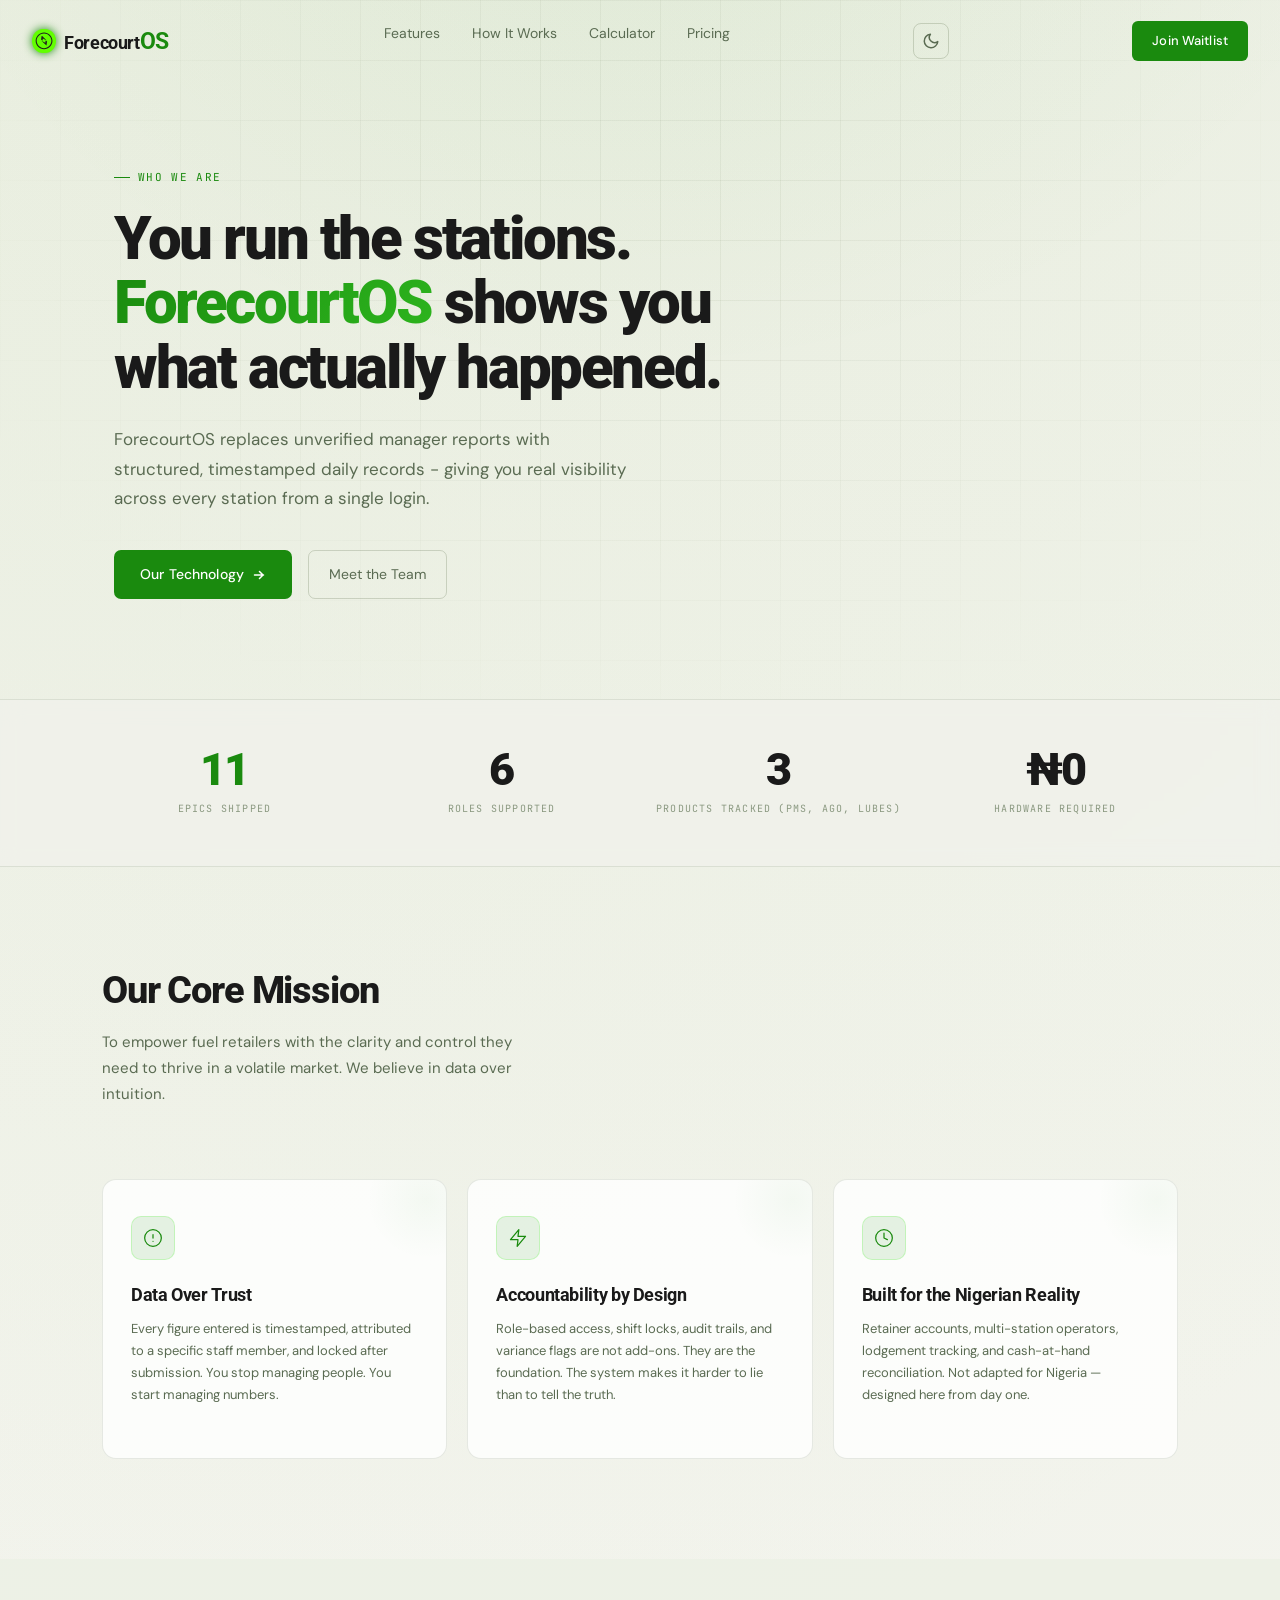
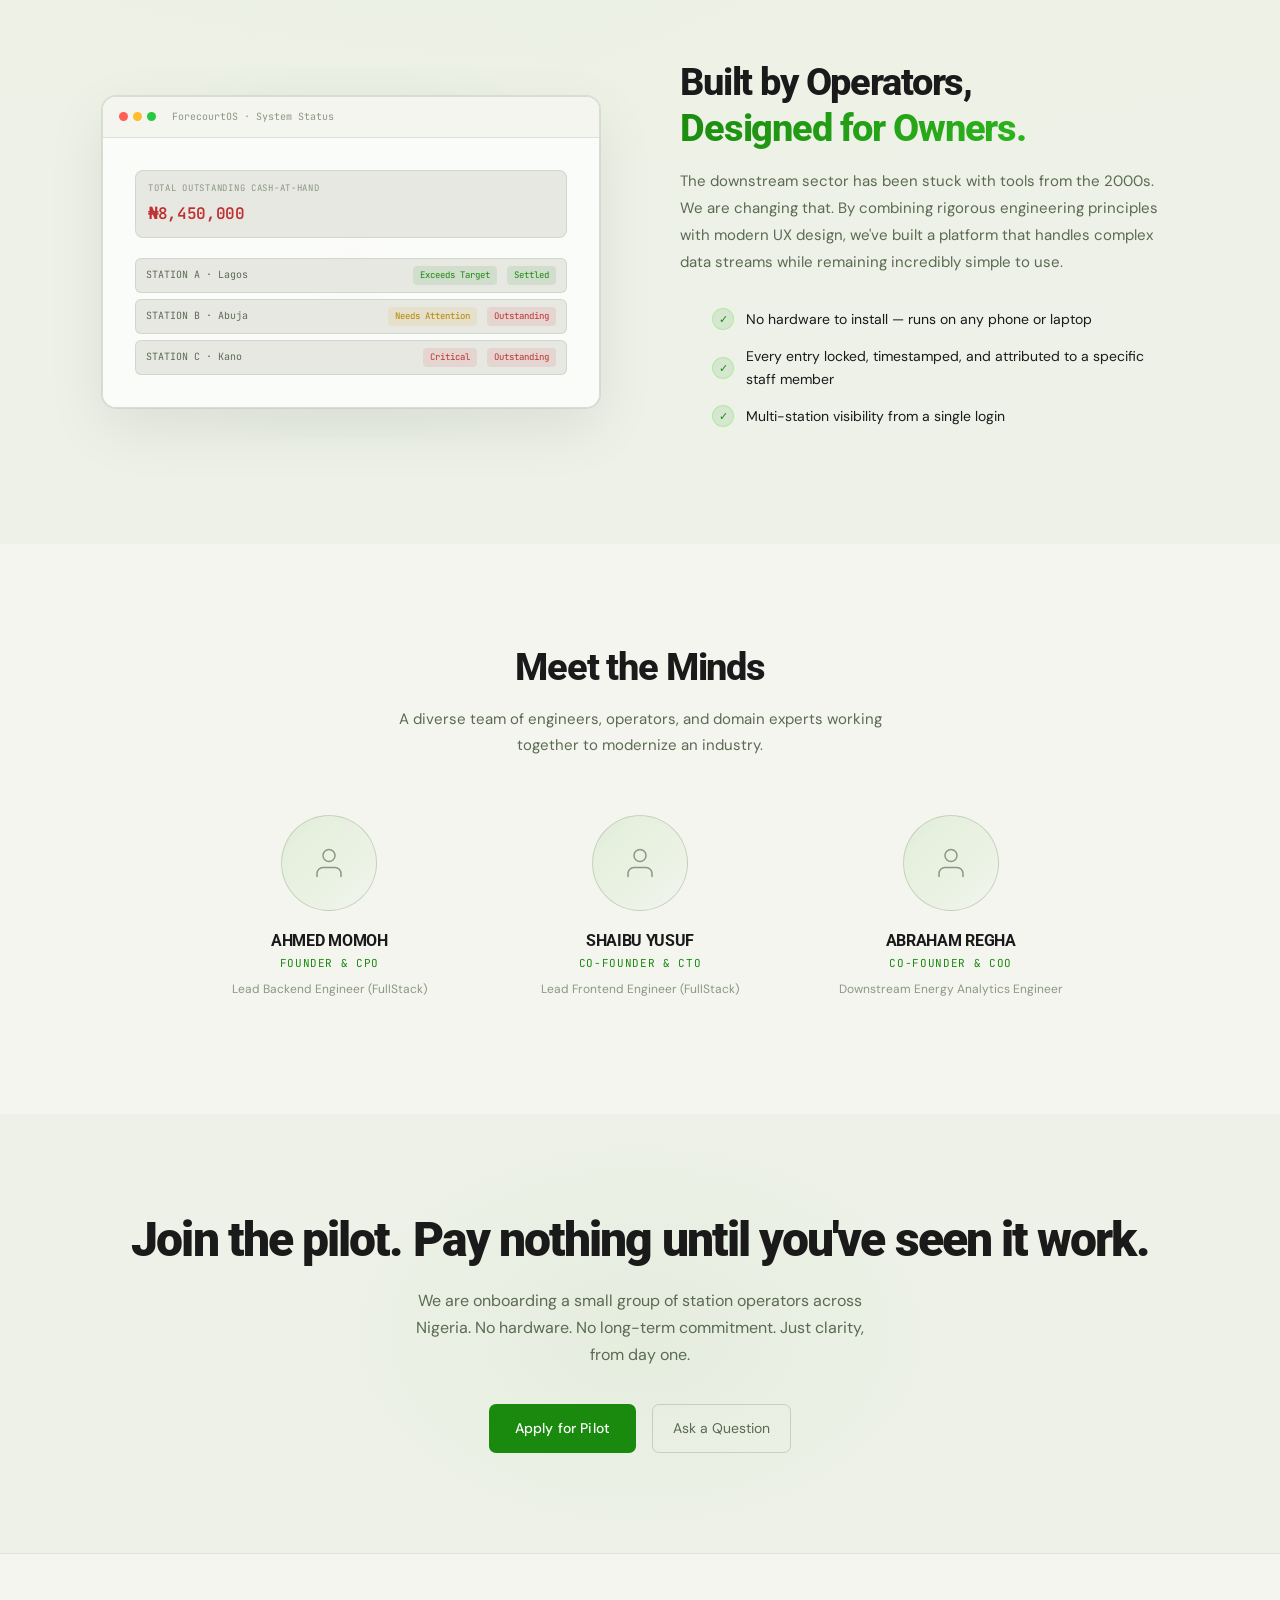
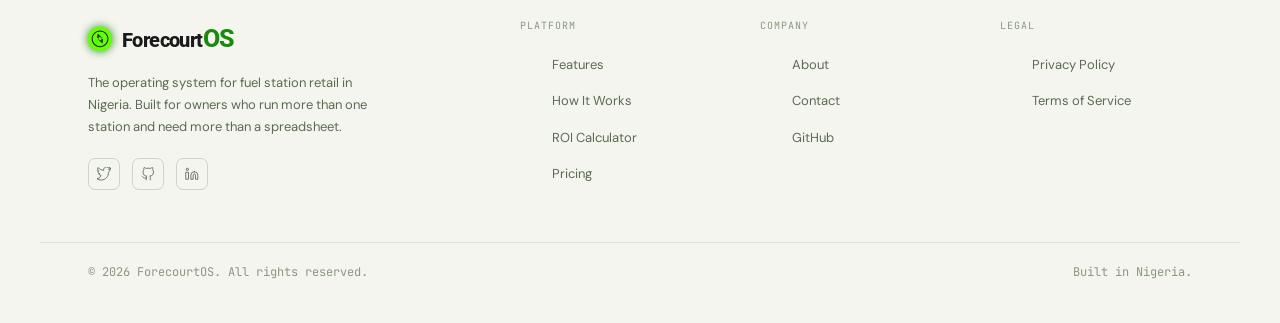
==== commit e636747e: "char correction" ====
--- a/about.html
+++ b/about.html
@@ -398,7 +398,7 @@
               </div>
             </div>
             <h4 class="team-name">SHAIBU YUSUF</h4>
-            <div class="team-role">COFOUNDER & CTO</div>
+            <div class="team-role">CO-FOUNDER & CTO</div>
             <p class="team-bio">
               Lead Frontend Engineer (FullStack)
             </p>
@@ -420,7 +420,7 @@
               </div>
             </div>
             <h4 class="team-name">ABRAHAM REGHA</h4>
-            <div class="team-role">CO-FOUNDER & ML ENGINEER</div>
+            <div class="team-role">CO-FOUNDER & COO</div>
             <p class="team-bio">Downstream Energy Analytics Engineer</p>
           </div>
 
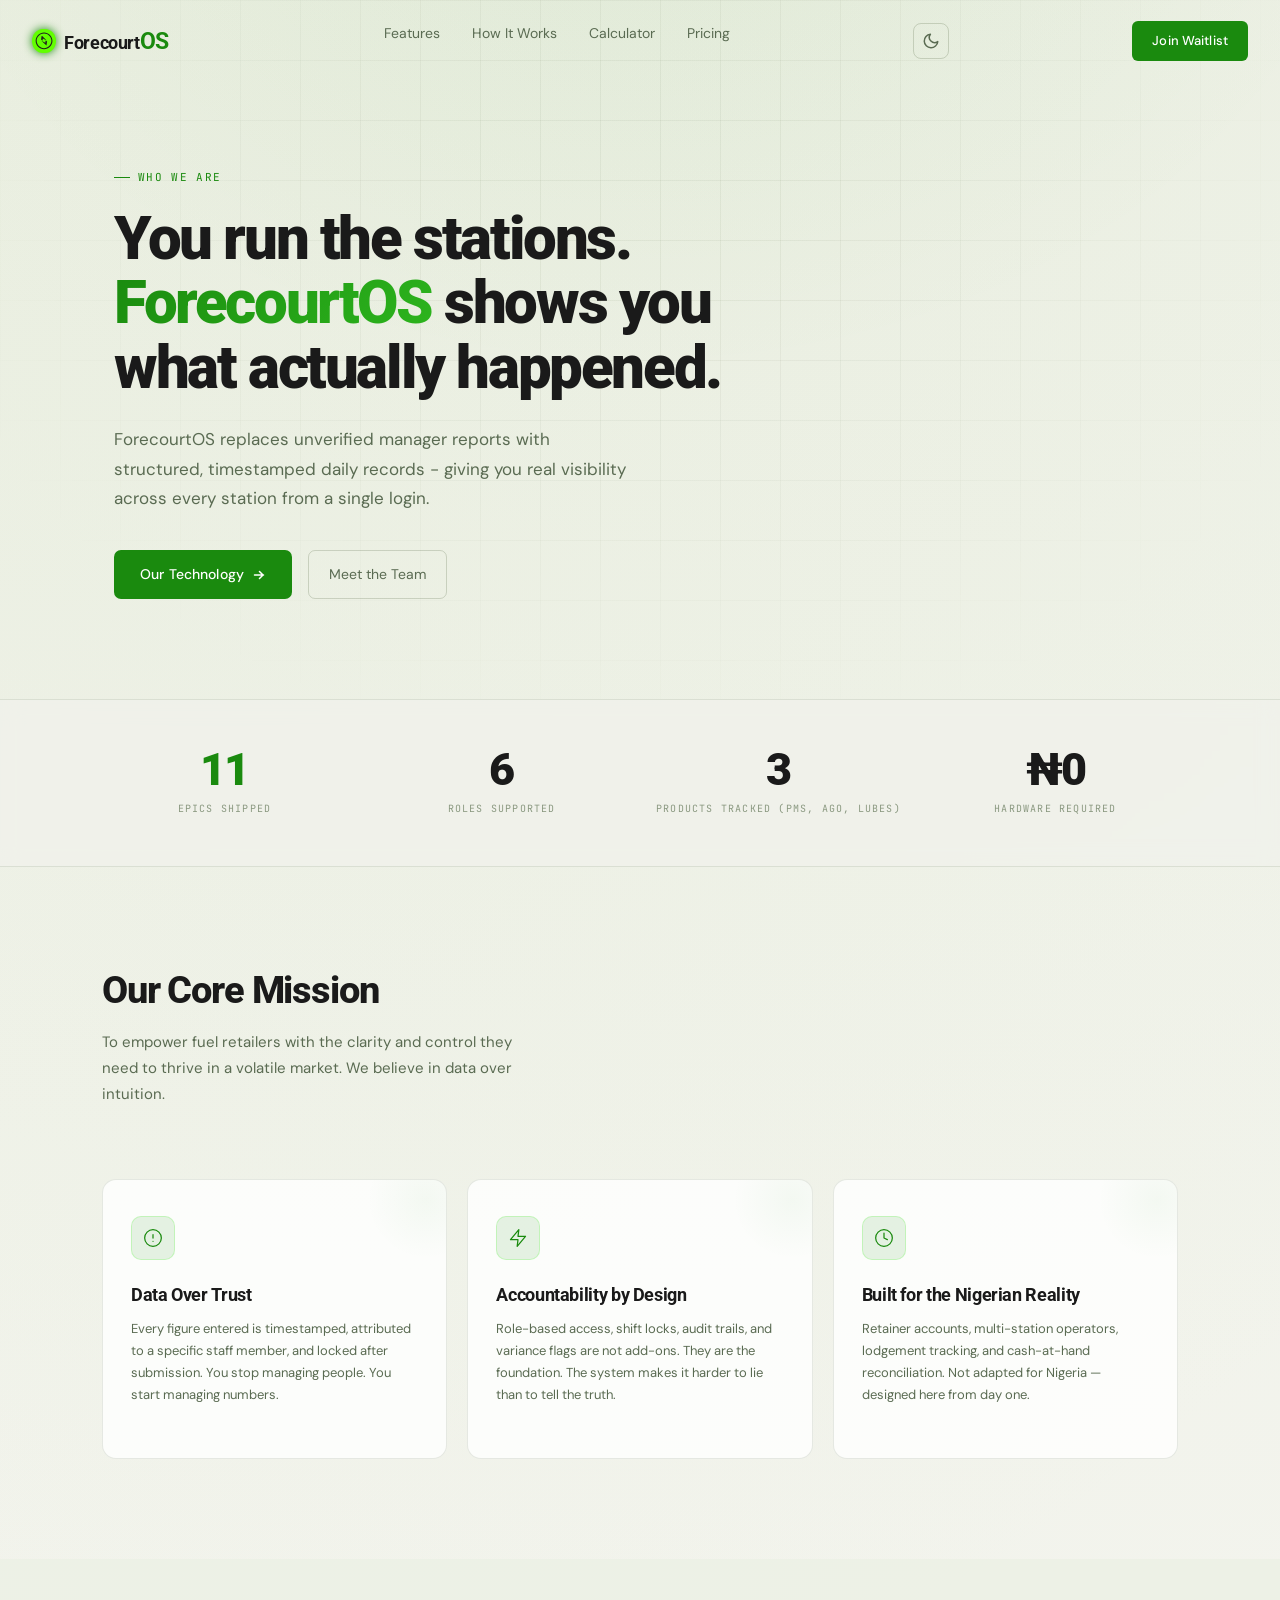
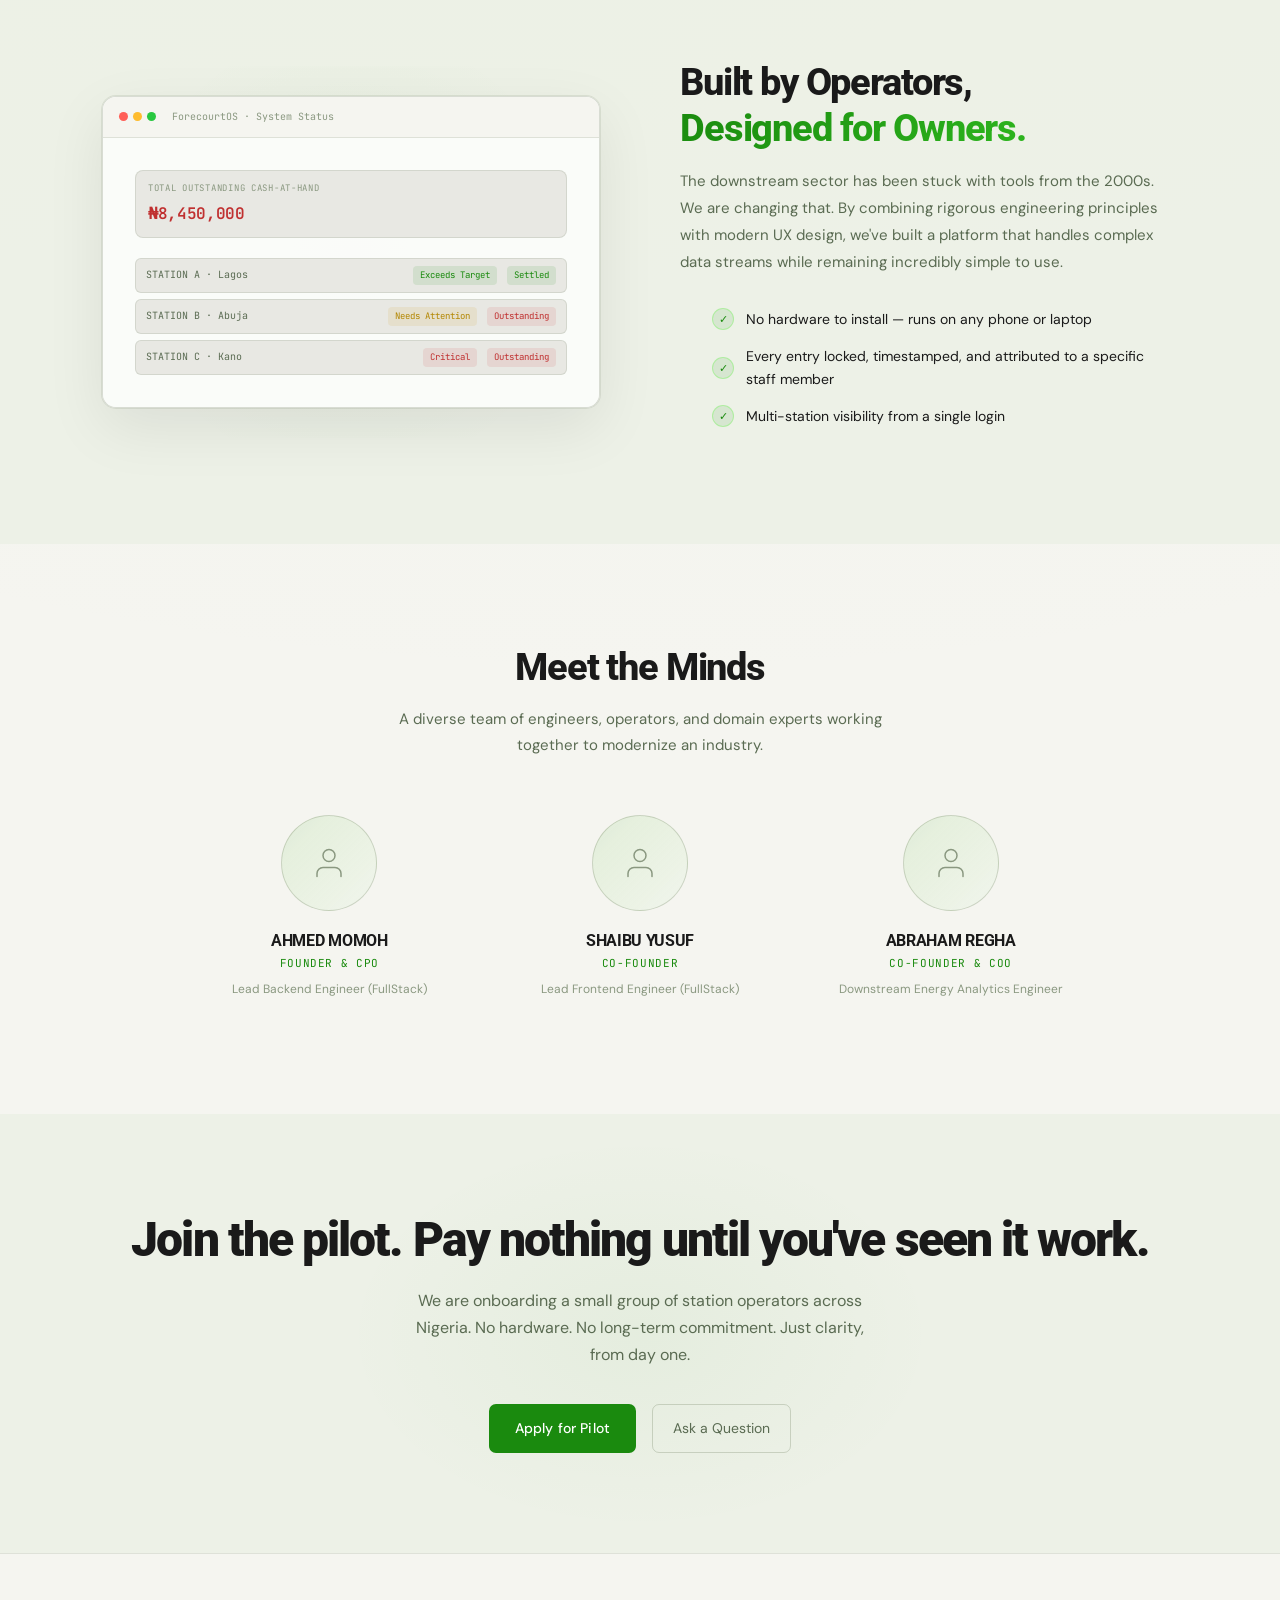
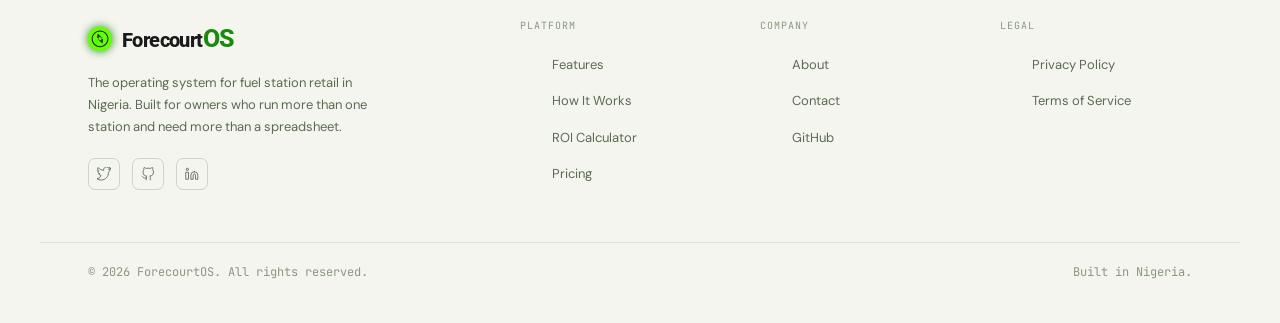
==== commit ccc41053: "text correction v2" ====
--- a/about.html
+++ b/about.html
@@ -3,10 +3,10 @@
   <head>
     <meta charset="UTF-8" />
     <meta name="viewport" content="width=device-width, initial-scale=1.0" />
-    <title>About ForecourtOS | The Team Behind the Platform</title>
+    <title>ForecourtOS | The Team Behind the Platform</title>
     <meta
       name="title"
-      content="About ForecourtOS | The Team Behind the Platform"
+      content="ForecourtOS | The Team Behind the Platform"
     />
     <meta
       name="description"
@@ -22,7 +22,7 @@
     <meta property="og:url" content="https://forecourtos.com/about" />
     <meta
       property="og:title"
-      content="About ForecourtOS: Reimagining Downstream Operations"
+      content="ForecourtOS: Reimagining Downstream Operations"
     />
     <meta
       property="og:description"
@@ -38,7 +38,7 @@
     <meta property="twitter:url" content="https://forecourtos.com/about" />
     <meta
       property="twitter:title"
-      content="About ForecourtOS: Reimagining Downstream Operations"
+      content="ForecourtOS: Reimagining Downstream Operations"
     />
     <meta
       property="twitter:description"
@@ -398,7 +398,7 @@
               </div>
             </div>
             <h4 class="team-name">SHAIBU YUSUF</h4>
-            <div class="team-role">CO-FOUNDER & CTO</div>
+            <div class="team-role">CO-FOUNDER</div>
             <p class="team-bio">
               Lead Frontend Engineer (FullStack)
             </p>
